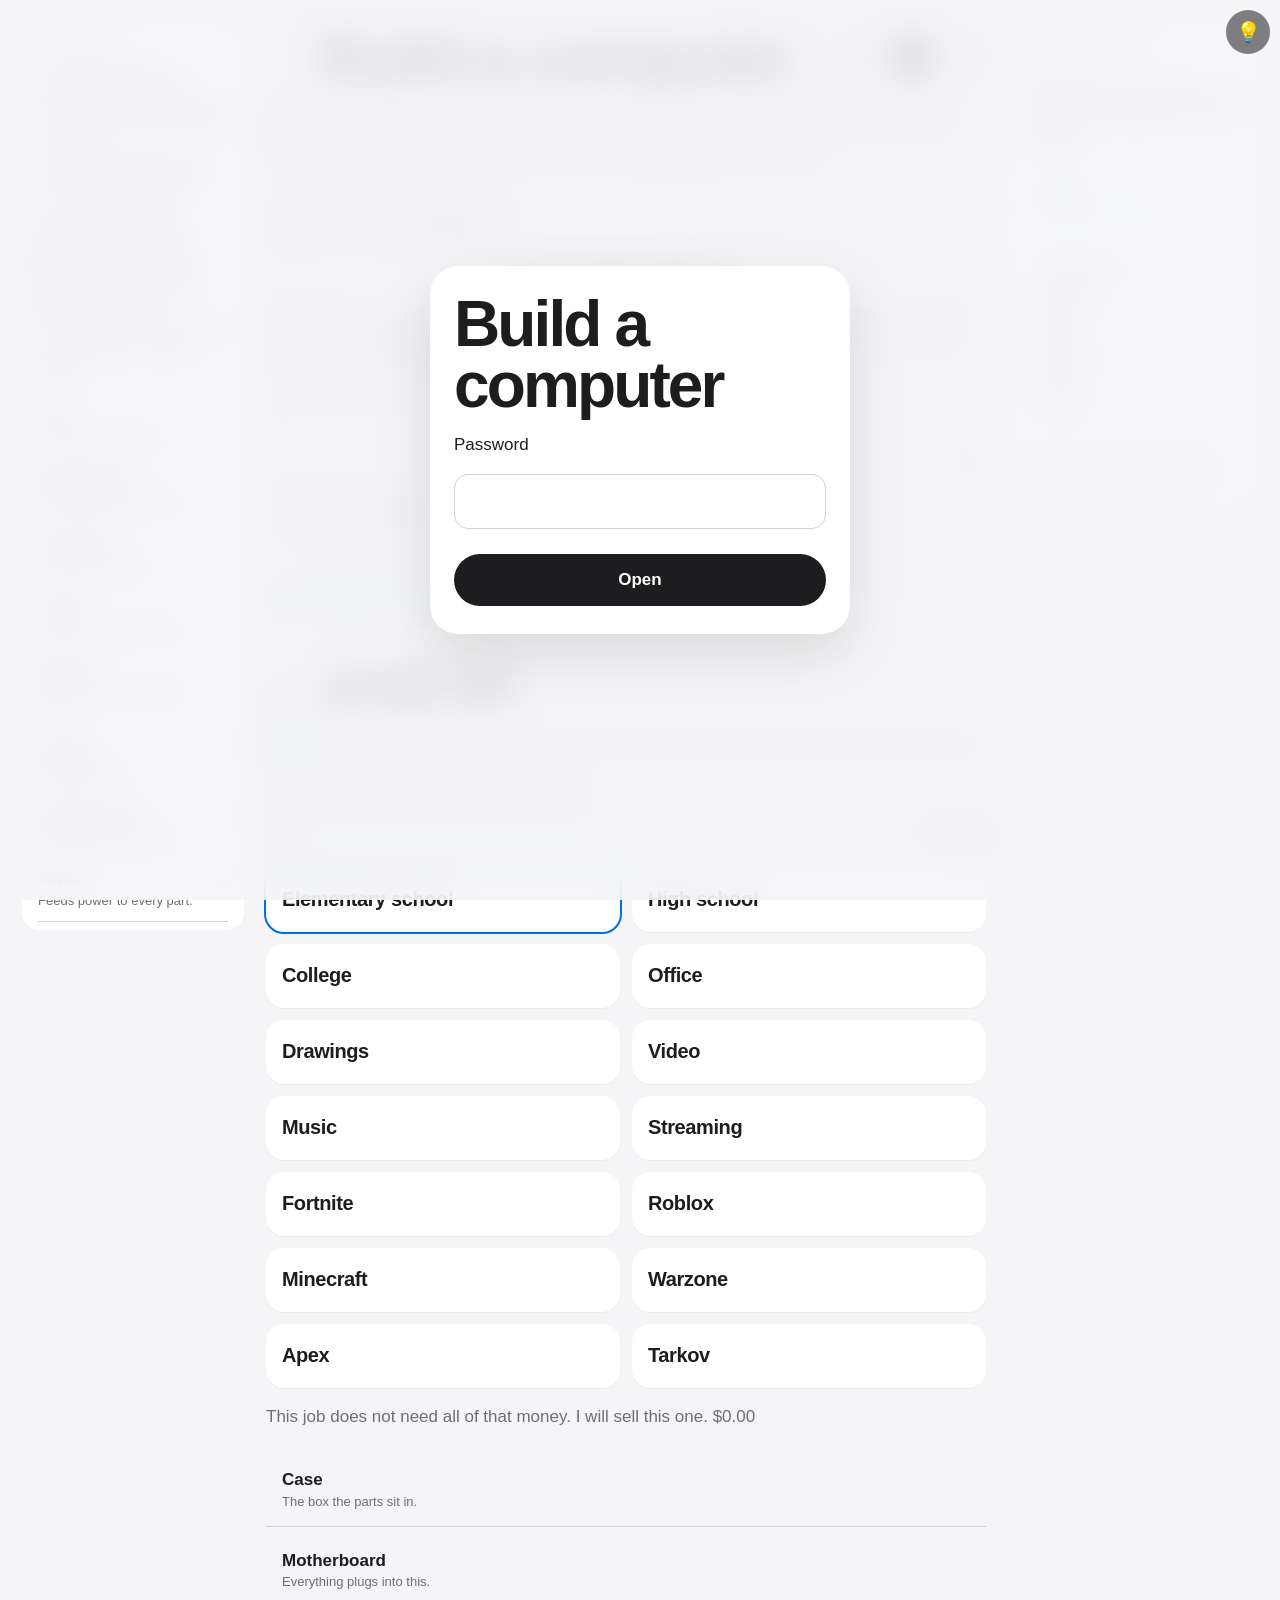
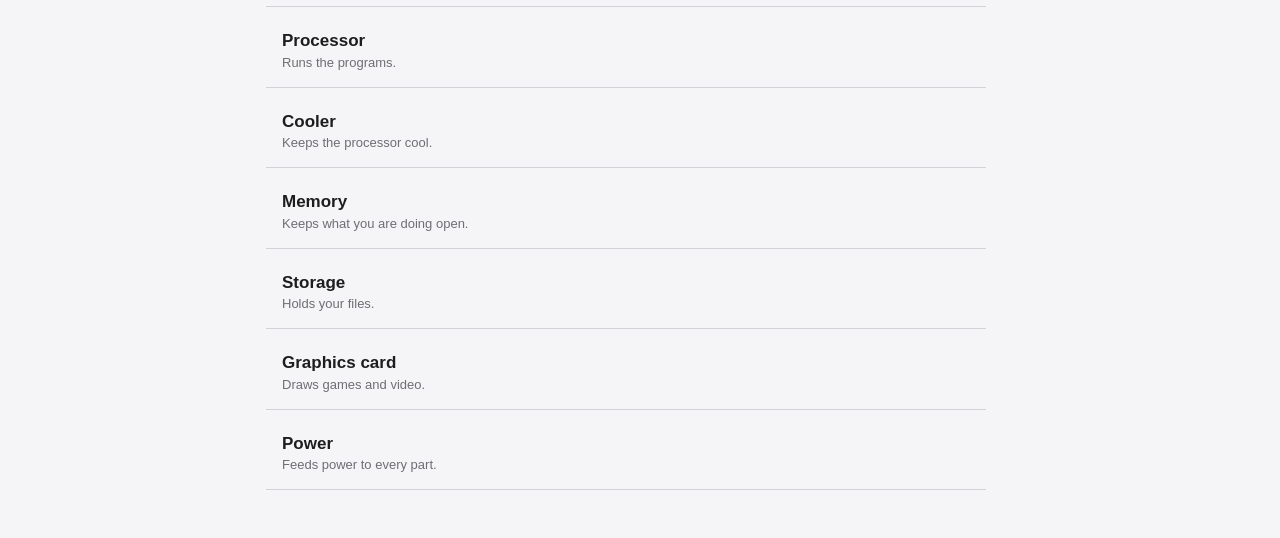
==== bench/index.html @ 09869a7a "Show a full spec sheet for the build on a private gesture. The parts list stays plain until that ges" ====
<!DOCTYPE html>
<html lang="en">
<head>
<meta charset="UTF-8" />
<meta name="viewport" content="width=device-width, initial-scale=1, viewport-fit=cover" />
<title>Build a computer</title>
<style>
  :root {
    color-scheme: light;
    --bg: #f5f5f7;
    --ink: #1d1d1f;
    --muted: #6e6e73;
    --line: #d2d2d7;
    --card: rgba(255,255,255,.72);
    --accent: #0071e3;
    --chip: #1d1d1f;
  }
  * { box-sizing: border-box; }
  html, body { margin: 0; min-height: 100%; background: var(--bg) !important; color: var(--ink); font: 17px/1.45 -apple-system, BlinkMacSystemFont, "Segoe UI", sans-serif; }
  button, input { font: inherit; color: inherit; }
  body { min-height: 100dvh; padding: 28px 22px 48px; }
  header { display: flex; align-items: center; gap: 8px; width: min(980px, 100%); margin: 0 auto; }
  h1 { font-size: clamp(40px, 6vw, 64px); line-height: .95; letter-spacing: -0.045em; font-weight: 600; margin: 0; flex: 1; }
  .icon, .back {
    min-width: 44px; min-height: 44px; border-radius: 980px; border: 0;
    background: transparent; color: var(--accent); font-size: 17px; font-weight: 500;
  }
  .pitch { width: min(980px, 100%); margin: 10px auto 18px; color: var(--muted); font-size: 21px; font-weight: 400; letter-spacing: -0.02em; }
  a.use {
    display: flex; align-items: center; justify-content: space-between;
    width: min(980px, 100%); min-height: 56px; margin: 0 auto 22px; padding: 0 4px;
    color: var(--accent); font-weight: 500; text-decoration: none; font-size: 19px;
  }
  .budget { width: min(980px, 100%); margin: 0 auto 18px; }
  .budget b { font-size: clamp(40px, 6vw, 56px); letter-spacing: -0.04em; font-weight: 600; }
  input[type="range"] { width: 100%; accent-color: var(--accent); height: 28px; }
  .grid { width: min(980px, 100%); margin: 0 auto; display: grid; grid-template-columns: 1fr 1fr; gap: 12px; }
  .choice, .row, .card, .langbtn {
    min-height: 64px; border-radius: 18px; border: 0;
    background: var(--card); text-align: left; padding: 14px 16px; width: 100%;
    box-shadow: 0 1px 0 rgba(0,0,0,.04);
  }
  .choice.on { outline: 2px solid var(--accent); }
  .choice b { display: block; font-size: 20px; letter-spacing: -0.02em; font-weight: 600; }
  .row { display: flex; justify-content: space-between; gap: 12px; align-items: center; margin-top: 8px; background: transparent; border-radius: 0; box-shadow: none; border-bottom: 1px solid var(--line); min-height: 72px; }
  .price { font-weight: 600; font-variant-numeric: tabular-nums; letter-spacing: -0.03em; white-space: nowrap; }
  .tag { display: inline-block; margin: 6px 6px 0 0; background: #f5f5f7; color: var(--muted); border-radius: 999px; padding: 3px 8px; font-size: 12px; letter-spacing: 0.02em; }
  .muted { color: var(--muted); }
  .warn { color: #b42318; }
  input[type="search"], input[type="password"] {
    width: 100%; font-size: 17px; padding: 14px 16px; border-radius: 14px; border: 1px solid var(--line);
    background: #fff; color: var(--ink);
  }
  .go { min-height: 52px; width: 100%; border: 0; border-radius: 980px; background: var(--chip); color: #fff; font-weight: 600; font-size: 17px; margin-top: 8px; }
  .layout { width: min(980px, 100%); margin: 28px auto 0; display: grid; gap: 28px; }
  body.desk .layout { grid-template-columns: 280px 1fr; align-items: start; }
  body.phone .layout, body.phone .grid { grid-template-columns: 1fr !important; }
  /* Side rails. On a wide screen the picker stays in the middle column.
     #railL (progress) takes the left gutter. #railR (the box) takes the right. */
  #railL, #railR {
    background: var(--card);
    border-radius: 18px;
    padding: 16px 16px 8px;
    margin: 12px auto;
    width: min(980px, 100%);
  }
  .rail-kicker { margin: 0 0 10px; color: var(--muted); font-size: 12px; letter-spacing: 0.08em; text-transform: uppercase; }
  .meter { height: 8px; border-radius: 99px; background: var(--line); overflow: hidden; }
  .meter > div { height: 100%; width: 0; background: var(--ink); }
  #meterLabel { margin: 8px 0 0; font-variant-numeric: tabular-nums; }
  .ticks { list-style: none; margin: 8px 0 0; padding: 0; }
  .ticks li { display: flex; justify-content: space-between; gap: 10px; padding: 10px 0; border-bottom: 1px solid var(--line); font-size: 15px; }
  .ticks li small { display: block; color: var(--muted); font-size: 13px; font-weight: 400; margin-top: 2px; }
  .steps { margin: 0 0 12px; padding-left: 18px; }
  .steps li { margin: 6px 0; }
  #plain { margin: 0 0 10px; font-size: 16px; }
  .why { display: block; color: var(--muted); font-size: 13px; font-weight: 400; }
  @media (max-width: 899px) {
    body { padding: 14px 14px 28px; }
    h1 { font-size: 32px; }
    .pitch { font-size: 17px; }
    .budget b { font-size: 36px; }
    .grid, body.phone .grid { grid-template-columns: 1fr !important; }
    #app { display: flex; flex-direction: column; }
    #app > header { order: 1; }
    #app > .pitch { order: 2; }
    #app > #railL { order: 3; }
    #app > a.use { order: 4; }
    #app > .budget { order: 5; }
    #app > #jobs { order: 6; }
    #app > #sell { order: 7; }
    #app > #parts { order: 8; }
    #app > #railR { order: 9; }
    #app > header, #app > .pitch, #app > a.use, #app > .budget, #app > #jobs, #app > #sell, #app > #parts, #railL, #railR {
      width: 100%; margin-left: 0; margin-right: 0;
    }
    #meterList { display: none; }
  }
  .ticks .ok { color: var(--ink); }
  .ticks .no { color: var(--muted); }
  body.desk #app {
    display: grid;
    grid-template-columns: minmax(220px, 1fr) minmax(480px, 720px) minmax(250px, 1fr);
    column-gap: 22px;
    align-items: start;
    width: min(1480px, 100%);
    margin: 0 auto;
  }
  body.desk #app > header,
  body.desk #app > .pitch,
  body.desk #app > a.use,
  body.desk #app > .budget,
  body.desk #app > #jobs,
  body.desk #app > #sell,
  body.desk #app > #parts { grid-column: 2; width: auto; margin-left: 0; margin-right: 0; }
  body.desk #app > #railL { grid-column: 1; grid-row: 1 / span 8; position: sticky; top: 12px; width: auto; margin: 0; }
  body.desk #app > #railR { grid-column: 3; grid-row: 1 / span 8; position: sticky; top: 12px; width: auto; margin: 0; }
  body.phone #app { display: flex; flex-direction: column; }
  body.phone #app > #railL { order: 3; }
  body.phone #app > #railR { order: 9; }
  body.phone #app > #parts { order: 8; }
  @media (max-width: 899px) {
    body.desk #app, body.phone #app, #app { display: flex; flex-direction: column; width: 100%; }
  }
  @media (prefers-reduced-motion: reduce) {
    .bay.go, .bay.drop.go { animation: none; }
  }
  #phoneBtn.on, #deskBtn.on { background: var(--chip); color: #fff; }
  .stage { background: transparent; padding: 0; }
  .machine { font: 13px/1.35 ui-monospace, Menlo, Consolas, monospace; white-space: pre; color: var(--muted); }
  .bay { display: block; min-height: 1.25em; }
  .bay.go { animation: slide .65s ease; }
  .bay.drop.go { animation: drop .7s ease; }
  @keyframes slide { from { transform: translateX(-18px); opacity: 0; } to { transform: none; opacity: 1; } }
  @keyframes drop { from { transform: translateY(-14px); opacity: 0; } to { transform: none; opacity: 1; } }
  .art { margin: 0 0 8px; color: var(--accent); font: 13px/1.3 ui-monospace, Menlo, monospace; white-space: pre; }
  #langs { position: fixed; inset: 0; background: rgba(0,0,0,.4); display: none; z-index: 5; padding: 24px; overflow: auto; }
  #langs.open { display: block; }
  #gate { position: fixed; inset: 0; background: rgba(245,245,247,.86); backdrop-filter: blur(18px); display: grid; place-items: center; padding: 16px; z-index: 6; }
  #gate form { width: min(420px, 100%); background: #fff; padding: 28px 24px; border-radius: 28px; box-shadow: 0 20px 60px rgba(0,0,0,.12); }
  #gate[hidden] { display: none !important; }
  .dock { display: none; }
  body.phone .dock {
    display: flex; position: fixed; left: 12px; right: 12px; bottom: max(12px, env(safe-area-inset-bottom)); z-index: 4;
    justify-content: space-between; align-items: center;
    padding: 14px 18px; border-radius: 22px;
    background: rgba(255,255,255,.86); backdrop-filter: blur(18px);
    box-shadow: 0 10px 30px rgba(0,0,0,.12);
  }
  body.phone { padding-bottom: 108px; }
  html[data-theme="dark"] {
    color-scheme: dark;
    --bg: #000; --ink: #f5f5f7; --muted: #a1a1a6; --line: #2c2c2e; --card: #1c1c1e; --accent: #2997ff; --chip: #f5f5f7;
  }
  html[data-theme="dark"] .go, html[data-theme="dark"] #phoneBtn.on, html[data-theme="dark"] #deskBtn.on { color: #000; }
  html[data-theme="dark"] body.phone .dock, html[data-theme="dark"] #gate form, html[data-theme="dark"] input { background: #1c1c1e; color: #f5f5f7; }
  @media (max-width: 720px) { .grid { grid-template-columns: 1fr; } body { padding: 18px 16px 48px; } }
  body.detail #parts { background: #141414; border: 1px solid #2c2c2c; border-radius: 12px; overflow: hidden; padding: 0; }
  body.detail .sheet-head { display: flex; justify-content: space-between; gap: 12px; align-items: baseline; padding: 16px 16px 12px; background: #101010; color: #f3f3f3; }
  body.detail .sheet-head strong { font-size: 18px; letter-spacing: -0.03em; }
  body.detail .sheet-head span { font-variant-numeric: tabular-nums; color: #c8c8c8; }
  body.detail .sec { border-top: 2px solid #3d7dff; border-image: linear-gradient(90deg, #3d7dff, #e25a1c) 1; }
  body.detail .kicker { display: block; margin: 0; padding: 8px 16px; background: #1a1a1a; color: #d5d5d5; font-size: 11px; letter-spacing: 0.16em; font-weight: 700; }
  body.detail .srow { display: grid; grid-template-columns: 112px 1fr; gap: 12px; width: 100%; margin: 0; padding: 14px 16px; min-height: 0; border: 0; border-radius: 0; border-bottom: 1px solid #2a2a2a; background: #171717; color: #f4f4f4; text-align: left; box-shadow: none; }
  body.detail .lab { color: #8d8d8d; font-size: 12px; letter-spacing: 0.08em; padding-top: 3px; }
  body.detail .srow strong { display: block; font-size: 16px; letter-spacing: -0.02em; font-weight: 700; }
  body.detail .srow em { display: block; margin-top: 4px; color: #9a9a9a; font-style: normal; font-size: 13px; font-weight: 400; }
  body.detail .pill { display: inline-block; margin: 8px 6px 0 0; padding: 3px 9px; border-radius: 999px; background: #2563eb; color: #fff; font-size: 12px; font-weight: 700; letter-spacing: 0; }
  body.detail .pill.alt { background: #c2410c; }
  @media (max-width: 520px) { body.detail .srow { grid-template-columns: 84px 1fr; padding: 12px; } }
</style>
</head>
<body>
<div id="gate">
  <form id="gateForm">
    <h1 id="gateTitle">Build a computer</h1>
    <p id="gateLabel">Password</p>
    <input id="pass" type="password" autocomplete="current-password" />
    <p id="bad" class="warn"></p>
    <button class="go" id="gateOpen" type="submit">Open</button>
  </form>
</div>
<div id="app">
<aside id="railL" aria-label="How to buy">
  <p class="rail-kicker">How to buy</p>
  <ol class="steps">
    <li>Drag the budget.</li>
    <li>Tap what the computer is for.</li>
    <li>Read the parts. Tap one to change it.</li>
  </ol>
  <p id="plain"></p>
  <div class="meter" aria-hidden="true"><div id="meterFill"></div></div>
  <p id="meterLabel" class="muted">0 / 8</p>
  <ul class="ticks" id="meterList"></ul>
</aside>
<header>
  <button class="back" id="back" type="button">←</button>
  <h1 id="title">Build a computer</h1>
  <button class="icon" id="phoneBtn" type="button" aria-label="Mobile layout">📱</button>
  <button class="icon" id="deskBtn" type="button" aria-label="Desktop layout">🖥️</button>
  <button class="icon" id="langBtn" type="button" aria-label="Language">🔤</button>
</header>
<p class="pitch" id="pitch"></p>
<div id="speccy"></div>
<a class="use" href="use.html">For one game or program <span>→</span></a>
<div class="budget">
  <div><span id="budgetWord">Budget</span> <b id="budgetLabel">$700</b></div>
  <input id="budget" type="range" min="0" max="20000" step="50" value="700" aria-describedby="budgetHint" />
  <p class="muted" id="budgetHint">Drag this. More money, stronger computer.</p>
  <div class="muted">$0 <span style="float:right">$20,000</span></div>
</div>
<div id="jobs" class="grid"></div>
<p class="muted" id="sell"></p>
<aside id="railR" aria-label="The computer so far">
  <p class="rail-kicker">In the computer</p>
  <p class="muted">A filled line is a part you are buying. An empty line is still missing.</p>
  <pre class="art" id="art"></pre>
  <div class="machine" id="machine"></div>
  <p class="muted" id="story"></p>
</aside>
<section id="parts"></section>
</div>
<div id="langs"></div>
<div class="dock"><span>Paper total</span><b id="dockTotal">$0</b><button class="icon" id="codeBtn" type="button">QR</button></div>
<canvas id="code" hidden></canvas>
<script src="qr.js"></script>
<script src="bulb.js"></script>
<script src="speccy.js"></script>
<script>
/*
 * bench/index.html — the store behind "Build a computer".
 * Center column: budget slider + job buttons. Picking a job calls assemble() and fills `build`.
 * #railL: how many of the 8 categories are filled, plus a price per row.
 * #railR: ASCII case. paintMachine() redraws a row when that part changes.
 * Parent frame listens for postMessage {type:"drew-progress", n, total} and moves #shopFill.
 * scheduleRender: the slider used to rebuild the DOM on every input event. Now one render per frame.
 */
const JOBS = ["elementary","highschool","college","office","cad","video","dj","stream","fortnite","roblox","minecraft","warzone","apex","tarkov"];
const NEED = {
  elementary: { gpu: 0, ram: 8, disk: "512GB" },
  office: { gpu: 0, ram: 16, disk: "1TB" },
  highschool: { gpu: 1, ram: 16, disk: "1TB" },
  college: { gpu: 2, ram: 16, disk: "1TB" },
  roblox: { gpu: 1, ram: 16, disk: "1TB" },
  minecraft: { gpu: 1, ram: 16, disk: "1TB" },
  fortnite: { gpu: 2, ram: 16, disk: "1TB" },
  apex: { gpu: 3, ram: 16, disk: "1TB" },
  warzone: { gpu: 3, ram: 32, disk: "1TB" },
  tarkov: { gpu: 3, ram: 32, disk: "1TB" },
  cad: { gpu: 3, ram: 32, disk: "2TB" },
  video: { gpu: 3, ram: 32, disk: "2TB" },
  dj: { gpu: 1, ram: 32, disk: "2TB" },
  stream: { gpu: 2, ram: 16, disk: "2TB" }
};
const LANG = {
  en: { name:"English", title:"Build a computer", pitch:"I sell the computer that fits the job and the money. Not the biggest one on the wall. Move the budget. Pick the work. I put the parts in the box.", budget:"Budget", pass:"Password", open:"Open", bad:"Wrong password.", under:"This job does not need all of that money. I will sell this one.", over:"The cheapest honest computer for this job costs more than the slider. Here it is.", story:"Pick a job. I will fill the box.", elem:"Elementary school", high:"High school", col:"College", off:"Office", cad:"Drawings", vid:"Video", dj:"Music", stream:"Streaming",
    cpu:"Processor", motherboard:"Motherboard", memory:"Memory", gpu:"Graphics card", storage:"Storage", case:"Case", cooler:"Cooler", psu:"Power",
    cpuWhy:"Runs the programs.", boardWhy:"Everything plugs into this.", ramWhy:"Keeps what you are doing open.", gpuWhy:"Draws games and video.", storageWhy:"Holds your files.", caseWhy:"The box the parts sit in.", coolWhy:"Keeps the processor cool.", psuWhy:"Feeds power to every part.",
    forJob:"This computer is for", costs:"It costs", leftWord:"Still in the budget", overWord:"Over the budget by", tapPart:"Tap a part to swap it.",
    cpuLine:"The processor drops into the board.", ramLine:"The memory clicks down into the slots.", gpuLine:"The graphics card slides into the slot.", nvmeLine:"The NVMe drive slides into the board.", ssdLine:"The drive goes in the bay.", caseLine:"The case is the box.", psuLine:"The power supply sits at the bottom.", coolLine:"The cooler sits on the processor.", boardLine:"The motherboard goes in first." },
  fr: { name:"Français", title:"Monter un ordinateur", pitch:"Je vends l'ordinateur qui va au travail et au budget. Pas le plus cher. Bougez l'argent. Choisissez le travail.", budget:"Budget", pass:"Mot de passe", open:"Ouvrir", bad:"Mauvais mot de passe.", under:"Ce travail n'a pas besoin de tout cet argent.", over:"Le moins cher honnête coûte plus que le curseur.", story:"Choisissez un travail.", elem:"École primaire", high:"Secondaire", col:"Cégep / université", off:"Bureau", cad:"Dessin", vid:"Vidéo", dj:"Musique", stream:"Streaming" },
  zh: { name:"普通话", title:"组装电脑", pitch:"我按工作和预算卖电脑，不卖墙上最贵的。拖动预算，选用途，我来装零件。", budget:"预算", pass:"密码", open:"打开", bad:"密码不对。", under:"这个用途不需要花这么多。", over:"诚实的最低价比滑条高。", story:"选一个用途。", elem:"小学", high:"中学", col:"大学", off:"办公", cad:"画图", vid:"视频", dj:"音乐", stream:"直播" },
  yue: { name:"廣東話", title:"砌電腦", pitch:"我跟工作同預算賣電腦，唔賣最貴嗰部。拉個預算，揀用途，我裝零件。", budget:"預算", pass:"密碼", open:"打開", bad:"密碼唔啱。", under:"呢個用途唔使花咁多。", over:"最平誠實價高過個滑條。", story:"揀個用途。", elem:"小學", high:"中學", col:"大學", off:"辦公室", cad:"畫圖", vid:"片", dj:"音樂", stream:"直播" },
  hi: { name:"हिन्दी", title:"कंप्यूटर बनाएँ", pitch:"मैं काम और बजट के हिसाब से कंप्यूटर बेचता हूँ। सबसे महँगा नहीं। बजट हिलाएँ। काम चुनें।", budget:"बजट", pass:"पासवर्ड", open:"खोलें", bad:"गलत पासवर्ड।", under:"इस काम के लिए इतने पैसे नहीं चाहिए।", over:"सच्ची सबसे कम कीमत स्लाइडर से ज़्यादा है।", story:"काम चुनें।", elem:"प्राथमिक स्कूल", high:"हाई स्कूल", col:"कॉलेज", off:"दफ़्तर", cad:"ड्राइंग", vid:"वीडियो", dj:"संगीत", stream:"स्ट्रीम" },
  ur: { name:"اردو", title:"کمپیوٹر بنائیں", pitch:"میں کام اور بجٹ کے مطابق کمپیوٹر بیچتا ہوں، سب سے مہنگا نہیں۔ بجٹ ہلائیں، کام چنیں۔", budget:"بجٹ", pass:"پاس ورڈ", open:"کھولیں", bad:"غلط پاس ورڈ۔", under:"اس کام کے لیے اتنے پیسے نہیں چاہئیں۔", over:"سچی کم قیمت سلائیڈر سے زیادہ ہے۔", story:"کام چنیں۔", elem:"پرائمری", high:"ہائی سکول", col:"کالج", off:"دفتر", cad:"ڈرائنگ", vid:"ویڈیو", dj:"موسیقی", stream:"سٹریم" },
  kn: { name:"ಕನ್ನಡ", title:"ಕಂಪ್ಯೂಟರ್ ಮಾಡಿ", pitch:"ಕೆಲಸ ಮತ್ತು ಬಜೆಟ್‌ಗೆ ಸರಿಯಾದ ಕಂಪ್ಯೂಟರ್. ದುಬಾರಿ ಒಂದಲ್ಲ. ಬಜೆಟ್ ಜರುಗಿಸಿ. ಕೆಲಸ ಆಯ್ಕೆಮಾಡಿ.", budget:"ಬಜೆಟ್", pass:"ಪಾಸ್‌ವರ್ಡ್", open:"ತೆರೆಯಿರಿ", bad:"ತಪ್ಪು ಪಾಸ್‌ವರ್ಡ್.", under:"ಈ ಕೆಲಸಕ್ಕೆ ಇಷ್ಟು ಹಣ ಬೇಡ.", over:"ನಿಜವಾದ ಕಡಿಮೆ ಬೆಲೆ ಸ್ಲೈಡರ್‌ಗಿಂತ ಹೆಚ್ಚು.", story:"ಕೆಲಸ ಆಯ್ಕೆಮಾಡಿ.", elem:"ಪ್ರಾಥಮಿಕ", high:"ಹೈಸ್ಕೂಲ್", col:"ಕಾಲೇಜು", off:"ಕಚೇರಿ", cad:"ಚಿತ್ರ", vid:"ವೀಡಿಯೊ", dj:"ಸಂಗೀತ", stream:"ಸ್ಟ್ರೀಮ್" },
  pa: { name:"ਪੰਜਾਬੀ", title:"ਕੰਪਿਊਟਰ ਬਣਾਓ", pitch:"ਮੈਂ ਕੰਮ ਅਤੇ ਬਜਟ ਮੁਤਾਬਕ ਕੰਪਿਊਟਰ ਵੇਚਦਾ ਹਾਂ। ਸਭ ਤੋਂ ਮਹਿੰਗਾ ਨਹੀਂ। ਬਜਟ ਹਿਲਾਓ। ਕੰਮ ਚੁਣੋ।", budget:"ਬਜਟ", pass:"ਪਾਸਵਰਡ", open:"ਖੋਲ੍ਹੋ", bad:"ਗਲਤ ਪਾਸਵਰਡ।", under:"ਇਸ ਕੰਮ ਲਈ ਇੰਨੇ ਪੈਸੇ ਨਹੀਂ ਚਾਹੀਦੇ।", over:"ਸੱਚੀ ਘੱਟ ਕੀਮਤ ਸਲਾਈਡਰ ਤੋਂ ਵੱਧ ਹੈ।", story:"ਕੰਮ ਚੁਣੋ।", elem:"ਐਲੀਮੈਂਟਰੀ", high:"ਹਾਈ ਸਕੂਲ", col:"ਕਾਲਜ", off:"ਦਫ਼ਤਰ", cad:"ਡਰਾਇੰਗ", vid:"ਵੀਡੀਓ", dj:"ਸੰਗੀਤ", stream:"ਸਟ੍ਰੀਮ" },
  es: { name:"Español", title:"Armar una computadora", pitch:"Vendo la computadora que sirve para el trabajo y el dinero. No la más cara. Mueve el presupuesto. Elige el trabajo.", budget:"Presupuesto", pass:"Contraseña", open:"Abrir", bad:"Contraseña incorrecta.", under:"Este trabajo no necesita todo ese dinero.", over:"La más barata de verdad cuesta más que la barra.", story:"Elige un trabajo.", elem:"Primaria", high:"Secundaria", col:"Universidad", off:"Oficina", cad:"Dibujo", vid:"Video", dj:"Música", stream:"Streaming" },
  ar: { name:"العربية", title:"ركّب كمبيوتر", pitch:"أبيع الكمبيوتر الذي يناسب العمل والميزانية. ليس الأغلى. حرّك الميزانية. اختر العمل.", budget:"الميزانية", pass:"كلمة السر", open:"افتح", bad:"كلمة السر خطأ.", under:"هذا العمل لا يحتاج كل هذا المال.", over:"أرخص سعر صادق أعلى من الشريط.", story:"اختر العمل.", elem:"ابتدائي", high:"ثانوي", col:"جامعة", off:"مكتب", cad:"رسم", vid:"فيديو", dj:"موسيقى", stream:"بث" },
  it: { name:"Italiano", title:"Monta un computer", pitch:"Vendo il computer giusto per il lavoro e i soldi. Non il più caro. Muovi il budget. Scegli il lavoro.", budget:"Budget", pass:"Password", open:"Apri", bad:"Password sbagliata.", under:"Questo lavoro non ha bisogno di tutti quei soldi.", over:"Il prezzo onesto più basso è sopra la barra.", story:"Scegli un lavoro.", elem:"Elementari", high:"Superiori", col:"Università", off:"Ufficio", cad:"Disegno", vid:"Video", dj:"Musica", stream:"Streaming" },
  ta: { name:"தமிழ்", title:"கணினி கட்டுங்கள்", pitch:"வேலைக்கும் பணத்துக்கும் பொருந்தும் கணினி. சுவரில் பெரியது அல்ல. பட்ஜெட்டை நகர்த்துங்கள். வேலையைத் தேர்ந்தெடுங்கள்.", budget:"பட்ஜெட்", pass:"கடவுச்சொல்", open:"திற", bad:"தவறான கடவுச்சொல்.", under:"இந்த வேலைக்கு இவ்வளவு பணம் வேண்டாம்.", over:"உண்மையான குறைந்த விலை ஸ்லைடருக்கு மேல்.", story:"ஒரு வேலையைத் தேர்ந்தெடுங்கள்.", elem:"தொடக்கப் பள்ளி", high:"உயர்நிலை", col:"கல்லூரி", off:"அலுவலகம்", cad:"வரைபடம்", vid:"வீடியோ", dj:"இசை", stream:"ஸ்ட்ரீம்" },
  te: { name:"తెలుగు", title:"కంప్యూటర్ కట్టండి", pitch:"పనికి మరియు డబ్బుకు సరిపోయే కంప్యూటర్. గోడ మీద పెద్దది కాదు. బడ్జెట్ జరపండి. పని ఎంచుకోండి.", budget:"బడ్జెట్", pass:"పాస్‌వర్డ్", open:"తెరవండి", bad:"తప్పు పాస్‌వర్డ్.", under:"ఈ పనికి అంత డబ్బు అక్కర్లేదు.", over:"నిజమైన తక్కువ ధర స్లైడర్ కంటే ఎక్కువ.", story:"ఒక పని ఎంచుకోండి.", elem:"ప్రాథమిక", high:"హైస్కూల్", col:"కాలేజీ", off:"ఆఫీస్", cad:"డ్రాయింగ్", vid:"వీడియో", dj:"సంగీతం", stream:"స్ట్రీమ్" },
  bn: { name:"বাংলা", title:"কম্পিউটার বানান", pitch:"কাজ আর টাকার সাথে মানানসই কম্পিউটার। দেয়ালের সবচেয়ে দামিটা না। বাজেট সরান। কাজ বেছে নিন।", budget:"বাজেট", pass:"পাসওয়ার্ড", open:"খুলুন", bad:"ভুল পাসওয়ার্ড।", under:"এই কাজের জন্য এত টাকা লাগবে না।", over:"সত্যিকারের কম দাম স্লাইডারের উপরে।", story:"একটা কাজ বেছে নিন।", elem:"প্রাথমিক", high:"হাই স্কুল", col:"কলেজ", off:"অফিস", cad:"আঁকা", vid:"ভিডিও", dj:"সঙ্গীত", stream:"স্ট্রিম" },
  mr: { name:"मराठी", title:"संगणक बनवा", pitch:"कामासाठी आणि पैशासाठी योग्य संगणक. भिंतीवरचा सर्वात महाग नाही. बजेट हलवा. काम निवडा.", budget:"बजेट", pass:"पासवर्ड", open:"उघडा", bad:"चुकीचा पासवर्ड.", under:"या कामासाठी इतके पैसे नकोत.", over:"खरी कमी किंमत स्लायडरपेक्षा जास्त आहे.", story:"एक काम निवडा.", elem:"प्राथमिक", high:"हायस्कूल", col:"कॉलेज", off:"ऑफिस", cad:"रेखाटन", vid:"व्हिडिओ", dj:"संगीत", stream:"स्ट्रीम" },
  gu: { name:"ગુજરાતી", title:"કમ્પ્યુટર બનાવો", pitch:"કામ અને પૈસા માટે યોગ્ય કમ્પ્યુટર. દીવાલ પરનું સૌથી મોંઘું નહીં. બજેટ ખસેડો. કામ પસંદ કરો.", budget:"બજેટ", pass:"પાસવર્ડ", open:"ખોલો", bad:"ખોટો પાસવર્ડ.", under:"આ કામ માટે આટલા પૈસા જોઈએ નહીં.", over:"સાચી ઓછી કિંમત સ્લાઇડર કરતાં વધુ છે.", story:"એક કામ પસંદ કરો.", elem:"પ્રાથમિક", high:"હાઈસ્કૂલ", col:"કોલેજ", off:"ઓફિસ", cad:"ચિત્ર", vid:"વિડિયો", dj:"સંગીત", stream:"સ્ટ્રીમ" },
  ml: { name:"മലയാളം", title:"കമ്പ്യൂട്ടർ ഉണ്ടാക്കുക", pitch:"ജോലിക്കും പണത്തിനും ചേരുന്ന കമ്പ്യൂട്ടർ. ചുവരിലെ ഏറ്റവും വലുതല്ല. ബജറ്റ് നീക്കുക. ജോലി തിരഞ്ഞെടുക്കുക.", budget:"ബജറ്റ്", pass:"പാസ്‌വേഡ്", open:"തുറക്കുക", bad:"തെറ്റായ പാസ്‌വേഡ്.", under:"ഈ ജോലിക്ക് ഇത്ര പണം വേണ്ട.", over:"യഥാർത്ഥ കുറഞ്ഞ വില സ്ലൈഡറിന് മുകളിലാണ്.", story:"ഒരു ജോലി തിരഞ്ഞെടുക്കുക.", elem:"പ്രൈമറി", high:"ഹൈസ്കൂൾ", col:"കോളേജ്", off:"ഓഫീസ്", cad:"ചിത്രം", vid:"വീഡിയോ", dj:"സംഗീതം", stream:"സ്ട്രീം" }
};
const CATS = ["case","motherboard","cpu","cooler","memory","storage","gpu","psu"];
const money = new Intl.NumberFormat("en-CA", { style: "currency", currency: "CAD" });
let lang = localStorage.getItem("bench-lang") || "en";
let PARTS = [];
let byId = {};
let detailOn = false;
let build = {};
let job = "elementary";
let budget = 700;
let lock = false;
let swap = "";
let seen = {};
let artTick = 0;
const ARTS = [
"   .--------.\n  |  CASE  |\n  |  ....  |\n   '--------'",
"  .----.\n  |RAM ||\n  | || ||  click\n  '----'",
"  [NVME]\n  ======>  slide\n  |||||",
"  [GPU========>]\n  sliding in",
"   (((o)))\n    fan on\n   the cpu",
"  +--------+\n  | BOARD  |\n  | first  |\n  +--------+"
];
function t(key) { return (LANG[lang] && LANG[lang][key]) || LANG.en[key] || key; }
function jobName(id) {
  const map = { elementary:"elem", highschool:"high", college:"col", office:"off", cad:"cad", video:"vid", dj:"dj", stream:"stream" };
  if (map[id]) return t(map[id]);
  return id.charAt(0).toUpperCase() + id.slice(1);
}
function junk(p) { return /open\s?box|\[openbox\]|renewed|recertified|sodimm|surveillance|purple|laptop|\becc\b|(^|\s)ican\b/i.test((p.name||"")+" "+(p.brand||"")) || p.price < 12; }
function cheapest(cat, pred) {
  let best = null;
  for (const p of PARTS) {
    if (p.cat !== cat || junk(p)) continue;
    if (pred && !pred(p)) continue;
    if (!best || p.price < best.price) best = p;
  }
  return best;
}
function formOf(p) {
  if (!p) return "";
  if (p.form) return p.form;
  const n = p.name.toUpperCase();
  if (/MICRO|MATX|M-ATX/.test(n)) return "matx";
  if (/MINI-?ITX|\bITX\b/.test(n)) return "itx";
  if (/\bATX\b/.test(n)) return "atx";
  return "";
}
function fitsCase(box, board) {
  const rank = { itx: 1, matx: 2, atx: 3, eatx: 4, full: 4 };
  return (rank[formOf(box)] || 3) >= (rank[formOf(board)] || 2);
}

function sticksOf(p) {
  const n = (p && p.name) || "";
  const m = n.match(/\((\d+)\s*[x×]\s*\d+/i) || n.match(/\b(\d+)\s*[x×]\s*\d+\s*GB/i);
  return m ? +m[1] : 1;
}
function ramKindOf(p) {
  if (!p) return "";
  if (p.ram) return p.ram;
  const m = (p.name || "").toUpperCase().match(/DDR[2-5]/);
  if (m) return m[0];
  if (p.socket === "AM5" || p.socket === "LGA1851") return "DDR5";
  if (p.socket === "AM4") return "DDR4";
  return "";
}
function dimmSlots(board) {
  if (!board) return 4;
  const n = (board.name || "").toUpperCase();
  if (/2\s*DIMM/.test(n)) return 2;
  if (/4\s*DIMM/.test(n)) return 4;
  if (formOf(board) === "itx") return 2;
  return 4;
}
function needWatts(parts) {
  const tier = parts.gpu ? gpuTier(parts.gpu) : 0;
  return tier >= 4 ? 750 : tier >= 3 ? 650 : tier >= 2 ? 550 : tier ? 450 : 400;
}
function fitWhy(part, parts) {
  if (!part) return "That part is not on the list.";
  if (junk(part)) return "Laptop, open-box, and server parts are not offered.";
  const others = Object.assign({}, parts || {});
  delete others[part.cat];
  if (part.cat === "cpu" && others.motherboard && part.socket && others.motherboard.socket && part.socket !== others.motherboard.socket) {
    return "That processor is " + part.socket + " and this motherboard is " + others.motherboard.socket + ".";
  }
  if (part.cat === "motherboard" && others.cpu && part.socket && others.cpu.socket && part.socket !== others.cpu.socket) {
    return "That motherboard is " + part.socket + " and this processor is " + others.cpu.socket + ".";
  }
  if ((part.cat === "cpu" && others.motherboard) || (part.cat === "motherboard" && others.cpu)) {
    const cpu = part.cat === "cpu" ? part : others.cpu;
    const board = part.cat === "motherboard" ? part : others.motherboard;
    const a = ramKindOf(cpu), b = ramKindOf(board);
    if (a && b && a !== b) return "That processor wants " + a + " and the motherboard is " + b + ".";
  }
  if (part.cat === "memory") {
    if (/SODIMM|SO-DIMM|LAPTOP/i.test(part.name)) return "Laptop memory does not fit a desktop motherboard.";
    const kind = ramKindOf(part);
    const want = ramKindOf(others.motherboard) || ramKindOf(others.cpu);
    if (kind && want && kind !== want) return kind + " memory does not fit a " + want + " board.";
    const sticks = sticksOf(part);
    if (sticks !== 1 && sticks !== 2 && sticks !== 4) return "That kit is " + sticks + " sticks. These boards take 1, 2, or 4. Not " + sticks + ".";
    const slots = dimmSlots(others.motherboard);
    if (sticks > slots) return "That kit is " + sticks + " sticks and this board has " + slots + " memory slots.";
  }
  if (part.cat === "motherboard" && others.memory) {
    const kind = ramKindOf(others.memory), want = ramKindOf(part);
    if (kind && want && kind !== want) return "The memory already chosen is " + kind + " and that board is " + want + ".";
    const sticks = sticksOf(others.memory), slots = dimmSlots(part);
    if (sticks > slots) return "The memory kit is " + sticks + " sticks and that board has " + slots + " slots.";
  }
  if (part.cat === "case" && others.motherboard && formOf(part) && formOf(others.motherboard) && !fitsCase(part, others.motherboard)) {
    return "That case is too small for this motherboard.";
  }
  if (part.cat === "motherboard" && others.case && formOf(part) && formOf(others.case) && !fitsCase(others.case, part)) {
    return "This case is too small for that motherboard.";
  }
  if (part.cat === "psu" && others.gpu) {
    const w = wattOf(part), need = needWatts(others);
    if (w && w < need) return "That power supply is " + w + "W. This graphics card needs about " + need + "W.";
  }
  if (part.cat === "gpu" && others.psu) {
    const w = wattOf(others.psu), need = needWatts(Object.assign({}, others, { gpu: part }));
    if (w && w < need) return "This power supply is " + w + "W. That card needs about " + need + "W. Pick a bigger power supply first.";
  }
  return "";
}
function keepFitting(map) {
  const order = ["cpu", "motherboard", "memory", "case", "storage", "cooler", "gpu", "psu"];
  const kept = {};
  order.forEach((id) => {
    const part = map[id];
    if (part && !fitWhy(part, kept)) kept[id] = part;
  });
  return kept;
}

function gbOf(p) { const m = p.name.toUpperCase().match(/\b(4|8|16|32|64)GB\b/); return m ? +m[1] : 0; }
function wattOf(p) { if (!p) return 0; if (p.watt) return p.watt; const m = p.name.toUpperCase().match(/(\d{3,4})\s?W/); return m ? +m[1] : 0; }
function gpuTier(p) {
  const n = p.name.toUpperCase();
  if (/5090|4090/.test(n)) return 6;
  if (/5080|4080|5070\s?TI|9070\s?XT/.test(n)) return 5;
  if (/\b5070\b|\b9070\b|4070/.test(n)) return 4;
  if (/5060|7600|4060/.test(n)) return 3;
  if (/3050|1650|6500/.test(n)) return 2;
  if (/1030/.test(n)) return 1;
  return 0;
}
function bestGpu(cap, maxTier) {
  let best = null;
  for (const p of PARTS) {
    if (p.cat !== "gpu" || junk(p) || p.price > cap + 0.001) continue;
    const tier = gpuTier(p);
    if (tier < 1 || tier > maxTier) continue;
    if (!best || tier > gpuTier(best) || (tier === gpuTier(best) && p.price < best.price)) best = p;
  }
  return best;
}
function spendOf(out) { return Object.values(out).reduce((sum, p) => sum + (p ? p.price : 0), 0); }
function assemble(jobId, moneyCap) {
  const need = NEED[jobId];
  const out = {};
  const am5 = moneyCap >= 2400 && need.gpu >= 3;
  if (need.gpu === 0 || moneyCap < 850) out.cpu = cheapest("cpu", (p) => /5500GT/.test(p.name));
  else if (!am5) out.cpu = cheapest("cpu", (p) => /Ryzen 5 5500 /.test(p.name)) || cheapest("cpu", (p) => /5500GT/.test(p.name));
  else if (moneyCap < 4000) out.cpu = cheapest("cpu", (p) => /Ryzen 5 7600/.test(p.name));
  else out.cpu = cheapest("cpu", (p) => /9700X/.test(p.name)) || cheapest("cpu", (p) => /7700X/.test(p.name));
  if (!out.cpu) return {};
  const socket = out.cpu.socket || "AM4";
  const ramKind = (socket === "AM5" || socket === "LGA1851") ? "DDR5" : "DDR4";
  out.motherboard = cheapest("motherboard", (p) => p.socket === socket && (!p.ram || p.ram === ramKind || (socket === "LGA1700" && (p.ram === "DDR4" || p.ram === "DDR5"))));
  const boardRam = (out.motherboard && out.motherboard.ram) || ramKind;
  let want = need.ram;
  if (moneyCap < 700) want = Math.min(want, 8);
  else if (moneyCap < 1200) want = Math.min(want, 16);
  const slots = dimmSlots(out.motherboard);
  const mem = (gb, loose) => (p) => (p.ram === boardRam) && gbOf(p) === gb && sticksOf(p) <= slots && (sticksOf(p) === 2 || (loose && (sticksOf(p) === 1 || sticksOf(p) === 4)));
  out.memory = cheapest("memory", mem(want, false)) || cheapest("memory", mem(want, true)) || cheapest("memory", (p) => p.ram === boardRam && gbOf(p) >= 8 && sticksOf(p) === 2 && sticksOf(p) <= slots);
  const ssd = (p) => /SSD|NVME|M\.2/.test(p.name.toUpperCase()) && !/HARD DRIVE|\bHDD\b/i.test(p.name);
  const disk = moneyCap < 700 ? "512GB" : need.disk;
  out.storage = cheapest("storage", (p) => ssd(p) && p.name.toUpperCase().includes(disk) && (moneyCap >= 800 ? /NVME|M\.2/.test(p.name.toUpperCase()) : true)) || cheapest("storage", ssd);
  out.case = cheapest("case", (p) => fitsCase(p, out.motherboard)) || cheapest("case");
  let maxTier = need.gpu;
  if (moneyCap >= 1100 && need.gpu >= 1) maxTier = Math.max(maxTier, 2);
  if (moneyCap >= 1500 && need.gpu >= 2) maxTier = Math.max(maxTier, 3);
  if (moneyCap >= 2200 && need.gpu >= 3) maxTier = Math.max(maxTier, 4);
  if (moneyCap >= 5000 && need.gpu >= 3) maxTier = 5;
  const apu = /graphics|5500GT|5600GT|8500G|8600G/i.test(out.cpu.name);
  function sizePsu() {
    const tier = out.gpu ? gpuTier(out.gpu) : 0;
    const needW = tier >= 4 ? 750 : tier >= 3 ? 650 : tier >= 2 ? 550 : tier >= 1 ? 450 : 400;
    out.psu = cheapest("psu", (p) => wattOf(p) >= needW && wattOf(p) <= needW + 250) || cheapest("psu", (p) => wattOf(p) >= needW);
  }
  sizePsu();
  if (maxTier >= 2 || (maxTier >= 1 && !apu)) {
    const g = bestGpu(Math.max(0, moneyCap - spendOf(out)), maxTier);
    if (g) out.gpu = g;
    sizePsu();
  }
  if (!/cooler/i.test(out.cpu.name) || (need.gpu >= 3 && moneyCap > 2200)) {
    out.cooler = need.gpu >= 3 && moneyCap > 2200 ? cheapest("cooler", (p) => /\b240\s?MM\b/i.test(p.name)) : cheapest("cooler");
    if (out.cooler && spendOf(out) > moneyCap) delete out.cooler;
  }
  function tryMem(gb) {
    const found = cheapest("memory", mem(gb, false)) || cheapest("memory", mem(gb, true));
    if (found && spendOf(out) - out.memory.price + found.price <= moneyCap) out.memory = found;
  }
  function tryDisk(size) {
    const found = cheapest("storage", (p) => ssd(p) && /NVME|M\.2/.test(p.name.toUpperCase()) && p.name.toUpperCase().includes(size));
    if (found && spendOf(out) - out.storage.price + found.price <= moneyCap) out.storage = found;
  }
  if (gbOf(out.memory) < 16) tryMem(16);
  if (need.ram >= 32 && gbOf(out.memory) < 32) tryMem(32);
  if (!/1TB|2TB/.test(out.storage.name)) tryDisk("1TB");
  if (/2TB/.test(need.disk)) tryDisk("2TB");
  let guard = 0;
  while (spendOf(out) > moneyCap + 1 && guard++ < 8) {
    if (out.cooler) { delete out.cooler; continue; }
    if (out.gpu && gpuTier(out.gpu) > 1) {
      const lower = bestGpu(out.gpu.price - 1, gpuTier(out.gpu) - 1);
      if (lower) { out.gpu = lower; sizePsu(); continue; }
      delete out.gpu; sizePsu(); continue;
    }
    if (out.gpu) { delete out.gpu; sizePsu(); continue; }
    if (out.memory && gbOf(out.memory) > 8) { out.memory = cheapest("memory", mem(8, true)) || out.memory; continue; }
    break;
  }
  return out;
}
function tagsOf(part) {
  const tags = [];
  const n = part.name.toUpperCase();
  if (part.form) tags.push(part.form.toUpperCase());
  if (part.socket) tags.push(part.socket);
  if (part.ram) tags.push(part.ram);
  const rad = n.match(/\b(120|140|240|280|360|420)\s?MM\b/);
  if (rad) tags.push(rad[1] + "mm");
  if (/NVME|M\.2/.test(n)) tags.push("NVMe");
  if (/SSD/.test(n)) tags.push("SSD");
  if (part.watt) tags.push(part.watt + "W");
  return tags.slice(0, 5);
}
function catLabel(id) { return t(id) || id; }
function lineFor(id) {
  const map = { cpu:"cpuLine", memory:"ramLine", gpu:"gpuLine", storage:"nvmeLine", case:"caseLine", psu:"psuLine", cooler:"coolLine", motherboard:"boardLine" };
  return t(map[id] || "story");
}
function paintArt() {
  document.getElementById("art").textContent = ARTS[artTick % ARTS.length];
}
function paintMachine(parts) {
  const box = document.getElementById("machine");
  box.replaceChildren();
  const rows = [
    ["case", "  .------------------------------."],
    ["case", " / " + ((parts.case && parts.case.name) || "empty case").slice(0, 28)],
    ["motherboard", "|  BOARD " + (parts.motherboard ? "[##########]" : "[          ]")],
    ["cpu", "|  CPU   " + (parts.cpu ? "[####]  drops in" : "[    ]")],
    ["cooler", "|  FAN   " + (parts.cooler || (parts.cpu && /cooler/i.test(parts.cpu.name)) ? "((( o )))" : "(       )")],
    ["memory", "|  RAM   " + (parts.memory ? "||  ||   click" : "|   |   |")],
    ["storage", "|  NVME  " + (parts.storage && /NVME|M\.2/i.test(parts.storage.name) ? "[====] slide" : "[    ]")],
    ["gpu", "|  GPU   " + (parts.gpu ? "[==========>]" : "[           ]")],
    ["storage", "|  SSD   " + (parts.storage ? "[====]" : "[    ]")],
    ["psu", "|  PSU   " + (parts.psu ? "[####] " + wattOf(parts.psu) + "W" : "[    ]")],
    ["case", "  '------------------------------'"]
  ];
  let told = "";
  rows.forEach((row) => {
    const div = document.createElement("div");
    const id = row[0];
    const now = parts[id] && parts[id].id;
    const fresh = now && seen[id] !== now;
    div.className = "bay" + (id === "memory" || id === "cpu" ? " drop" : "") + (fresh ? " go" : "");
    div.textContent = row[1];
    box.appendChild(div);
    if (fresh) told = lineFor(id);
  });
  CATS.forEach((id) => { if (parts[id]) seen[id] = parts[id].id; });
  document.getElementById("story").textContent = told || t("story");
}
function currentParts() {
  const map = {};
  CATS.forEach((id) => { if (byId[build[id]]) map[id] = byId[build[id]]; });
  return map;
}
function applySuggestion() {
  const suggestion = keepFitting(assemble(job, budget));
  const next = {};
  Object.keys(suggestion).forEach((id) => { if (suggestion[id]) next[id] = suggestion[id].id; });
  build = next;
}
function preferredLayout(){
  try { const saved = sessionStorage.getItem("drew-layout"); if (saved === "phone" || saved === "desk") return saved; } catch (e) {}
  return window.matchMedia("(max-width: 820px)").matches ? "phone" : "desk";
}
let layout = preferredLayout();
function setLayout(next){
  layout = next;
  try { sessionStorage.setItem("drew-layout", next); } catch (e) {}
  document.body.classList.toggle("phone", layout === "phone");
  document.body.classList.toggle("desk", layout === "desk");
  const phone = document.getElementById("phoneBtn");
  const desk = document.getElementById("deskBtn");
  if (phone) phone.classList.toggle("on", layout === "phone");
  if (desk) desk.classList.toggle("on", layout === "desk");
}
function render() {
  setLayout(layout);
  document.documentElement.lang = lang === "zh" ? "zh-Hans" : lang === "yue" ? "zh-Hant" : lang;
  document.documentElement.dir = (lang === "ar" || lang === "ur") ? "rtl" : "ltr";
  document.getElementById("title").textContent = t("title");
  document.getElementById("pitch").textContent = t("pitch");
  document.getElementById("budgetWord").textContent = t("budget");
  document.getElementById("budgetLabel").textContent = money.format(budget);
  document.getElementById("gateTitle").textContent = t("title");
  document.getElementById("gateLabel").textContent = t("pass");
  document.getElementById("gateOpen").textContent = t("open");
  const jobs = document.getElementById("jobs");
  jobs.replaceChildren();
  JOBS.forEach((id) => {
    const button = document.createElement("button");
    button.type = "button";
    button.className = "choice" + (id === job ? " on" : "");
    const b = document.createElement("b");
    b.textContent = jobName(id);
    button.appendChild(b);
    button.onclick = () => { job = id; swap = ""; lock = false; seen = {}; applySuggestion(); render(); };
    jobs.appendChild(button);
  });
  if (PARTS.length && !lock) applySuggestion();
  const parts = currentParts();
  if (PARTS.length) writeCart(parts);
  try { parent.postMessage({ type: "drew-progress", n: CATS.filter(function (id) { return parts[id]; }).length, total: CATS.length }, "*"); } catch (e) {}
  const total = CATS.reduce((sum, id) => sum + (parts[id] ? parts[id].price : 0), 0);
  paintRails(parts, total);
  const sell = document.getElementById("sell");
  if (total > budget + 1) sell.textContent = t("over") + " " + money.format(total);
  else if (budget - total > 250) sell.textContent = t("under") + " " + money.format(total);
  else sell.textContent = money.format(total);
  const dockTotal = document.getElementById("dockTotal");
  if (dockTotal) dockTotal.textContent = money.format(total);
  paintArt();
  paintMachine(parts);
  document.body.classList.toggle("detail", detailOn && !swap);
  const list = document.getElementById("parts");
  list.replaceChildren();
  if (swap) {
    const input = document.createElement("input");
    input.type = "search";
    input.placeholder = catLabel(swap);
    list.appendChild(input);
    const now = currentParts();
    const pool = PARTS.filter((p) => p.cat === swap && !junk(p) && !fitWhy(p, now)).sort((a, b) => a.price - b.price).slice(0, 60);
    const hint = document.createElement("p");
    hint.className = "pitch";
    hint.textContent = pool.length ? "Only parts that fit are shown. One of each. Memory is one kit, and the sticks in that kit have to fit the board." : "Nothing on the list fits. Change the processor or the motherboard first.";
    list.appendChild(hint);
    pool.forEach((part) => list.appendChild(card(part, () => {
      const why = fitWhy(part, currentParts());
      if (why) { hint.textContent = "Not added. " + why; return; }
      build[part.cat] = part.id;
      lock = true;
      swap = "";
      render();
    })));
    input.oninput = () => {
      const q = input.value.toLowerCase();
      [...list.querySelectorAll(".card")].forEach((node) => { node.hidden = q && !node.dataset.name.includes(q); });
    };
    return;
  }
  if (detailOn) { list.appendChild(specSheet(parts, total)); return; }
  CATS.forEach((id) => {
    const part = parts[id];
    const button = document.createElement("button");
    button.type = "button";
    button.className = "row";
    const text = document.createElement("span");
    const name = document.createElement("b");
    name.textContent = catLabel(id);
    text.appendChild(name);
    var why = document.createElement("span");
    why.className = "why";
    why.textContent = t({ cpu:"cpuWhy", motherboard:"boardWhy", memory:"ramWhy", gpu:"gpuWhy", storage:"storageWhy", case:"caseWhy", cooler:"coolWhy", psu:"psuWhy" }[id] || "story");
    text.appendChild(why);
    text.appendChild(document.createTextNode(part ? " " + part.name : ""));
    if (part) {
      const tags = document.createElement("span");
      tagsOf(part).forEach((tag) => { const s = document.createElement("span"); s.className = "tag"; s.textContent = tag; tags.appendChild(s); });
      text.appendChild(tags);
    }
    button.appendChild(text);
    const price = document.createElement("span");
    price.className = "price";
    price.textContent = part ? money.format(part.price) : "";
    button.appendChild(price);
    button.onclick = () => { swap = id; render(); };
    list.appendChild(button);
  });
}
function card(part, onclick) {
  const button = document.createElement("button");
  button.type = "button";
  button.className = "card";
  button.dataset.name = part.name.toLowerCase();
  const text = document.createElement("span");
  text.textContent = part.name;
  tagsOf(part).forEach((tag) => { const s = document.createElement("span"); s.className = "tag"; s.textContent = tag; text.appendChild(s); });
  button.appendChild(text);
  const price = document.createElement("span");
  price.className = "price";
  price.textContent = money.format(part.price);
  button.appendChild(price);
  button.onclick = onclick;
  return button;
}
function paintRails(parts, total) {
  /* Left card: plain sentence plus one row per part. Right card is the same list, drawn as the case. */
  var WHY = { cpu:"cpuWhy", motherboard:"boardWhy", memory:"ramWhy", gpu:"gpuWhy", storage:"storageWhy", case:"caseWhy", cooler:"coolWhy", psu:"psuWhy" };
  var filled = 0;
  var list = document.getElementById("meterList");
  var fill = document.getElementById("meterFill");
  var label = document.getElementById("meterLabel");
  var plain = document.getElementById("plain");
  if (list) list.replaceChildren();
  CATS.forEach(function (id) {
    var part = parts[id];
    if (part) filled++;
    if (!list) return;
    var li = document.createElement("li");
    li.className = part ? "ok" : "no";
    var name = document.createElement("span");
    var b = document.createElement("b");
    b.textContent = catLabel(id);
    var small = document.createElement("small");
    small.textContent = t(WHY[id] || "story") + (part ? " " + part.name : "");
    name.append(b, small);
    var val = document.createElement("span");
    val.textContent = part ? money.format(part.price) : "—";
    li.append(name, val);
    list.appendChild(li);
  });
  if (fill) fill.style.width = Math.round((filled / CATS.length) * 100) + "%";
  if (label) label.textContent = filled + " of 8 parts in the box · " + money.format(total || 0);
  if (plain) {
    var gap = (budget || 0) - (total || 0);
    var tail = gap >= 0 ? t("leftWord") + " " + money.format(gap) : t("overWord") + " " + money.format(-gap);
    plain.textContent = t("forJob") + " " + jobName(job) + ". " + t("costs") + " " + money.format(total || 0) + ". " + tail + ".";
  }
}
let renderQueued = false;
function scheduleRender() {
  if (renderQueued) return;
  renderQueued = true;
  requestAnimationFrame(function () { renderQueued = false; render(); });
}
document.getElementById("budget").oninput = (event) => {
  budget = +event.target.value;
  lock = false;
  swap = "";
  document.getElementById("budgetLabel").textContent = money.format(budget);
  scheduleRender();
};
document.getElementById("back").onclick = () => { if (swap) { swap = ""; render(); } };
document.getElementById("phoneBtn").onclick = () => { layout = "phone"; render(); };
document.getElementById("deskBtn").onclick = () => { layout = "desk"; render(); };
document.getElementById("langBtn").onclick = () => {
  const box = document.getElementById("langs");
  box.classList.add("open");
  box.replaceChildren();
  Object.keys(LANG).forEach((id) => {
    const button = document.createElement("button");
    button.type = "button";
    button.className = "langbtn";
    button.textContent = LANG[id].name;
    button.onclick = () => { lang = id; localStorage.setItem("bench-lang", lang); box.classList.remove("open"); render(); };
    box.appendChild(button);
  });
};
document.getElementById("codeBtn").onclick = () => {
  const lines = CATS.map((id) => byId[build[id]] ? id + ": " + byId[build[id]].name : "").filter(Boolean);
  const canvas = document.getElementById("code");
  canvas.hidden = false;
  if (window.drewQR) window.drewQR.draw(canvas, lines.join("\n").slice(0, 640), 3);
};
document.getElementById("gateForm").onsubmit = (event) => {
  event.preventDefault();
  if (document.getElementById("pass").value === "Password1") {
    try { sessionStorage.setItem("drew-bench", "1"); } catch (err) {}
    boot();
  } else document.getElementById("bad").textContent = t("bad");
};
function readCart() { try { return JSON.parse(localStorage.getItem("drew-cart") || "{}"); } catch (e) { return {}; } }
function pickFact(name, re) {
  var m = String(name || "").match(re);
  return m ? String(m[1] || m[0]).trim() : "";
}
function cleanName(name) {
  return String(name || "").replace(/\s*\(open box\)/ig, "").replace(/\s+/g, " ").trim();
}
function formWord(form) {
  var f = String(form || "").toLowerCase();
  if (f === "itx") return "Mini-ITX";
  if (f === "matx") return "Micro-ATX";
  if (f === "atx") return "ATX";
  if (f === "eatx") return "E-ATX";
  return form ? String(form).toUpperCase() : "";
}
function sheetRow(sec, cat, label, title, sub, pills) {
  if (!title) return;
  var btn = document.createElement("button");
  btn.type = "button";
  btn.className = "srow";
  var lab = document.createElement("span");
  lab.className = "lab";
  lab.textContent = label;
  var body = document.createElement("span");
  var strong = document.createElement("strong");
  strong.textContent = title;
  body.appendChild(strong);
  if (sub) {
    var em = document.createElement("em");
    em.textContent = sub;
    body.appendChild(em);
  }
  (pills || []).filter(Boolean).forEach(function (pill, i) {
    var s = document.createElement("span");
    s.className = "pill" + (i ? " alt" : "");
    s.textContent = pill;
    body.appendChild(s);
  });
  btn.append(lab, body);
  btn.onclick = function () { swap = cat; render(); };
  sec.appendChild(btn);
}
function sheetSec(parent, title) {
  var sec = document.createElement("section");
  sec.className = "sec";
  var k = document.createElement("b");
  k.className = "kicker";
  k.textContent = title;
  sec.appendChild(k);
  parent.appendChild(sec);
  return sec;
}
function specSheet(parts, total) {
  var sheet = document.createElement("div");
  var head = document.createElement("div");
  head.className = "sheet-head";
  var title = document.createElement("strong");
  title.textContent = jobName(job);
  var price = document.createElement("span");
  price.textContent = money.format(total || 0);
  head.append(title, price);
  sheet.appendChild(head);
  var cpu = parts.cpu;
  if (cpu) {
    var sec = sheetSec(sheet, "PROCESSOR");
    var cores = pickFact(cpu.name, /(\d+)\s*-?\s*cores?/i);
    var threads = pickFact(cpu.name, /(\d+)\s*-?\s*threads?/i);
    var ghz = pickFact(cpu.name, /(\d+(?:\.\d+)?)\s*GHz/i);
    var nm = pickFact(cpu.name, /(\d+)\s*nm/i);
    var line = [cores && cores + " cores", threads && threads + " threads"].filter(Boolean).join(" / ");
    if (ghz) line = line ? line + ", up to " + ghz + " GHz" : ghz + " GHz";
    sheetRow(sec, "cpu", "CPU", cleanName(cpu.name), line, [cpu.watt ? cpu.watt + "W TDP" : "", cpu.socket || ""]);
    if (nm || cpu.socket) sheetRow(sec, "cpu", "ARCHITECTURE", nm ? nm + " nm" : cpu.socket, [cpu.brand, nm ? cpu.socket : ""].filter(Boolean).join(" · "), []);
  }
  var gpu = parts.gpu;
  if (gpu) {
    var gsec = sheetSec(sheet, "GRAPHICS");
    var vram = String(gpu.name).match(/(\d+)\s*GB\s*(GDDR\dX?|DDR\dL?)/i);
    var memType = vram ? vram[2].toUpperCase() : "";
    sheetRow(gsec, "gpu", "GPU", cleanName(gpu.name), vram ? vram[1] + " GB " + memType : "", [gpu.brand || "", gpu.watt ? gpu.watt + "W" : ""]);
    if (vram) sheetRow(gsec, "gpu", "VRAM", vram[1] + " GB " + memType, "Dedicated", []);
  }
  var mem = parts.memory;
  if (mem) {
    var msec = sheetSec(sheet, "MEMORY");
    var kit = String(mem.name).match(/(\d+)\s*x\s*(\d+)\s*GB/i);
    var gb = kit ? String(+kit[1] * +kit[2]) : pickFact(mem.name, /(\d+)\s*GB/i);
    var kind = mem.ram || pickFact(mem.name, /(DDR\dL?|LPDDR\d)/i);
    var speed = pickFact(mem.name, /(\d{3,5})\s*MHz/i);
    var cl = pickFact(mem.name, /CL\s*(\d+)/i);
    var memTitle = [gb && gb + " GB", kind].filter(Boolean).join(" ") || cleanName(mem.name);
    var memSub = [kit && kit[1] + " x " + kit[2] + " GB", speed && speed + " MHz", cl && "CL" + cl].filter(Boolean).join(" · ");
    sheetRow(msec, "memory", "MEMORY", memTitle, memSub, [kind || "", mem.brand || ""]);
  }
  var disk = parts.storage;
  if (disk) {
    var dsec = sheetSec(sheet, "STORAGE");
    var size = String(disk.name).match(/(\d+(?:\.\d+)?)\s*(TB|GB)/i);
    var iface = /NVME|M\.2/i.test(disk.name) ? "NVMe" : /SATA/i.test(disk.name) ? "SATA III" : "";
    var media = /HDD|HARD DRIVE/i.test(disk.name) ? "Hard drive" : /SSD|NVME|M\.2/i.test(disk.name) ? "SSD" : "";
    sheetRow(dsec, "storage", "DRIVE", cleanName(disk.name), [size && size[1] + " " + size[2].toUpperCase(), media].filter(Boolean).join(" · "), [iface, disk.brand || ""]);
  }
  var board = parts.motherboard;
  if (board) {
    var bsec = sheetSec(sheet, "BOARD");
    var wifi = /wifi|wi-fi/i.test(board.name) ? "Wi-Fi" : "";
    sheetRow(bsec, "motherboard", "BOARD", cleanName(board.name), [board.socket, board.ram, formWord(board.form)].filter(Boolean).join(" · "), [formWord(board.form), wifi]);
  }
  var psu = parts.psu;
  if (psu) {
    var psec = sheetSec(sheet, "POWER");
    sheetRow(psec, "psu", "SUPPLY", cleanName(psu.name), psu.watt ? psu.watt + "W" : "", [psu.watt ? psu.watt + "W" : "", formWord(psu.form)]);
  }
  var cool = parts.cooler;
  if (cool) {
    var csec = sheetSec(sheet, "COOLING");
    var rad = pickFact(cool.name, /(120|140|240|280|360|420)\s?mm/i);
    sheetRow(csec, "cooler", "COOLER", cleanName(cool.name), rad ? rad + " mm" : "", [rad ? rad + " mm" : "", cool.brand || ""]);
  }
  var box = parts.case;
  if (box) {
    var ksec = sheetSec(sheet, "CASE");
    var glass = /tempered glass/i.test(box.name) ? "Tempered glass" : "";
    sheetRow(ksec, "case", "CASE", cleanName(box.name), [formWord(box.form), glass].filter(Boolean).join(" · "), [formWord(box.form), box.brand || ""]);
  }
  return sheet;
}
function writeCart(parts) {
  var out = {};
  CATS.forEach(function (id) { if (parts[id]) out[id] = parts[id].id; });
  try { localStorage.setItem("drew-cart", JSON.stringify(out)); } catch (e) {}
}
function boot() {
  document.getElementById("gate").hidden = true;
  fetch("parts.json").then((res) => res.json()).then((data) => {
    PARTS = data; byId = {}; PARTS.forEach((p) => { byId[p.id] = p; });
    var cart = readCart();
    var any = false;
    Object.keys(cart).forEach(function (cat) {
      if (byId[cart[cat]] && byId[cart[cat]].cat === cat) { build[cat] = cart[cat]; any = true; }
    });
    if (any) lock = true;
    render();
  });
}
setInterval(() => { artTick++; paintArt(); }, 1600);
render();
if (sessionStorage.getItem("drew-bench") === "1") boot();
var detailCode = "";
window.addEventListener("keydown", function (e) {
  if (e.repeat) return;
  var target = e.target;
  if (target && (target.tagName === "INPUT" || target.tagName === "TEXTAREA")) return;
  if (!/^[0-9]$/.test(e.key)) { detailCode = ""; return; }
  detailCode = (detailCode + e.key).slice(-3);
  if (detailCode === "123") { detailCode = ""; detailOn = !detailOn; render(); }
});
var detailTaps = 0;
var detailTapAt = 0;
document.addEventListener("pointerup", function () {
  var touch = window.matchMedia("(pointer: coarse)").matches || window.matchMedia("(max-width: 1024px)").matches;
  if (!touch) return;
  var now = performance.now();
  if (now - detailTapAt > 650) detailTaps = 0;
  detailTapAt = now;
  detailTaps += 1;
  if (detailTaps < 3) return;
  detailTaps = 0;
  detailOn = !detailOn;
  render();
  document.addEventListener("click", function stop(ev) {
    ev.preventDefault();
    ev.stopPropagation();
    document.removeEventListener("click", stop, true);
  }, true);
});
window.addEventListener("message", function (e) {
  if (!e.data || e.data.type !== "drew-detail") return;
  detailOn = !detailOn;
  render();
});
</script>
</body>
</html>
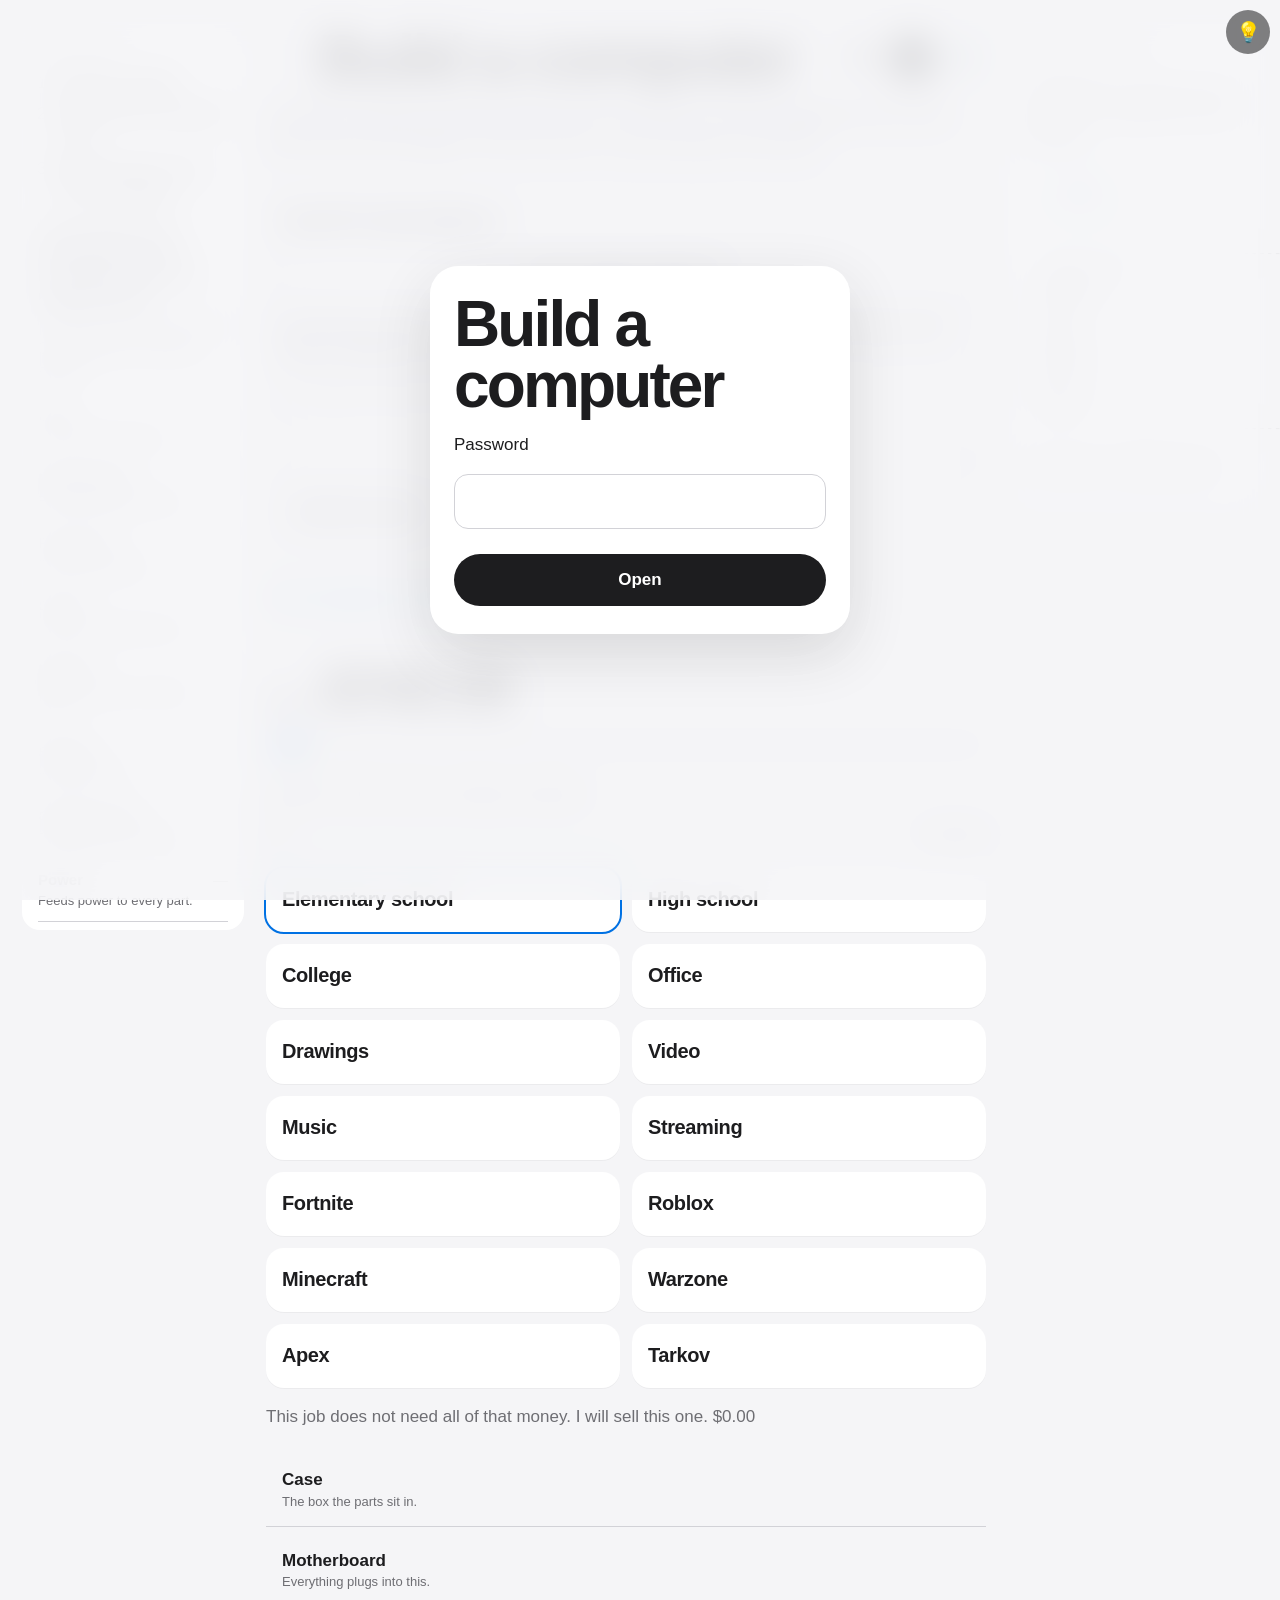
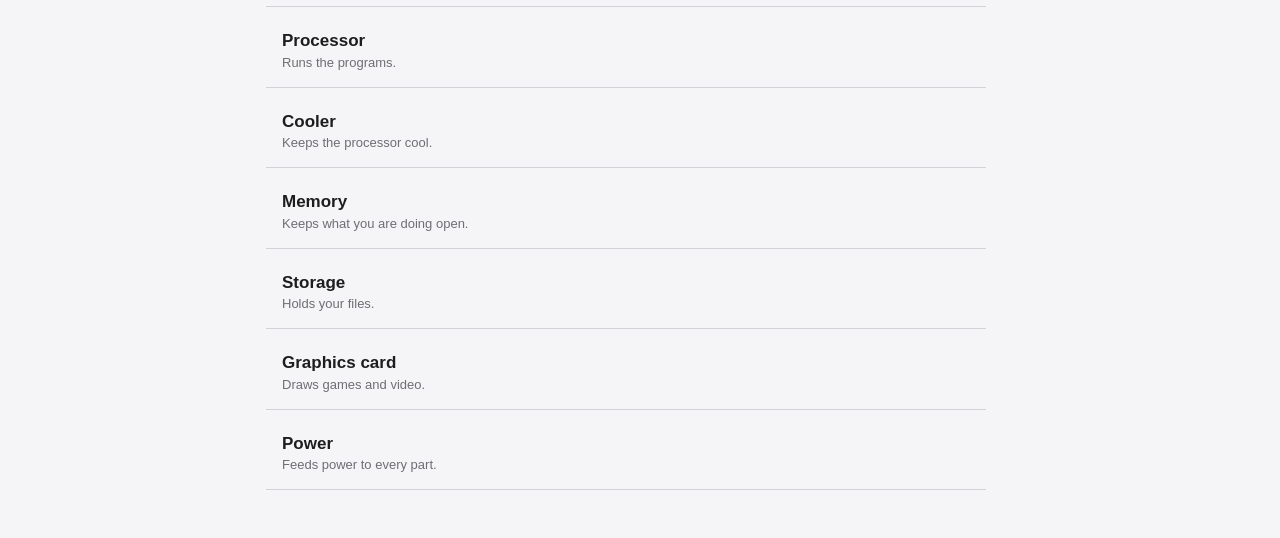
==== commit e7b09eff: "Keep the store and layout buttons tappable above the builder. The splash layer was covering the top " ====
--- a/bench/index.html
+++ b/bench/index.html
@@ -19,11 +19,12 @@
   html, body { margin: 0; min-height: 100%; background: var(--bg) !important; color: var(--ink); font: 17px/1.45 -apple-system, BlinkMacSystemFont, "Segoe UI", sans-serif; }
   button, input { font: inherit; color: inherit; }
   body { min-height: 100dvh; padding: 28px 22px 48px; }
-  header { display: flex; align-items: center; gap: 8px; width: min(980px, 100%); margin: 0 auto; }
-  h1 { font-size: clamp(40px, 6vw, 64px); line-height: .95; letter-spacing: -0.045em; font-weight: 600; margin: 0; flex: 1; }
+  header { display: flex; align-items: center; gap: 8px; width: min(980px, 100%); margin: 0 auto; flex-wrap: wrap; }
+  h1 { font-size: clamp(40px, 6vw, 64px); line-height: .95; letter-spacing: -0.045em; font-weight: 600; margin: 0; flex: 1; min-width: 0; }
   .icon, .back {
     min-width: 44px; min-height: 44px; border-radius: 980px; border: 0;
     background: transparent; color: var(--accent); font-size: 17px; font-weight: 500;
+    flex: 0 0 auto;
   }
   .pitch { width: min(980px, 100%); margin: 10px auto 18px; color: var(--muted); font-size: 21px; font-weight: 400; letter-spacing: -0.02em; }
   a.use {
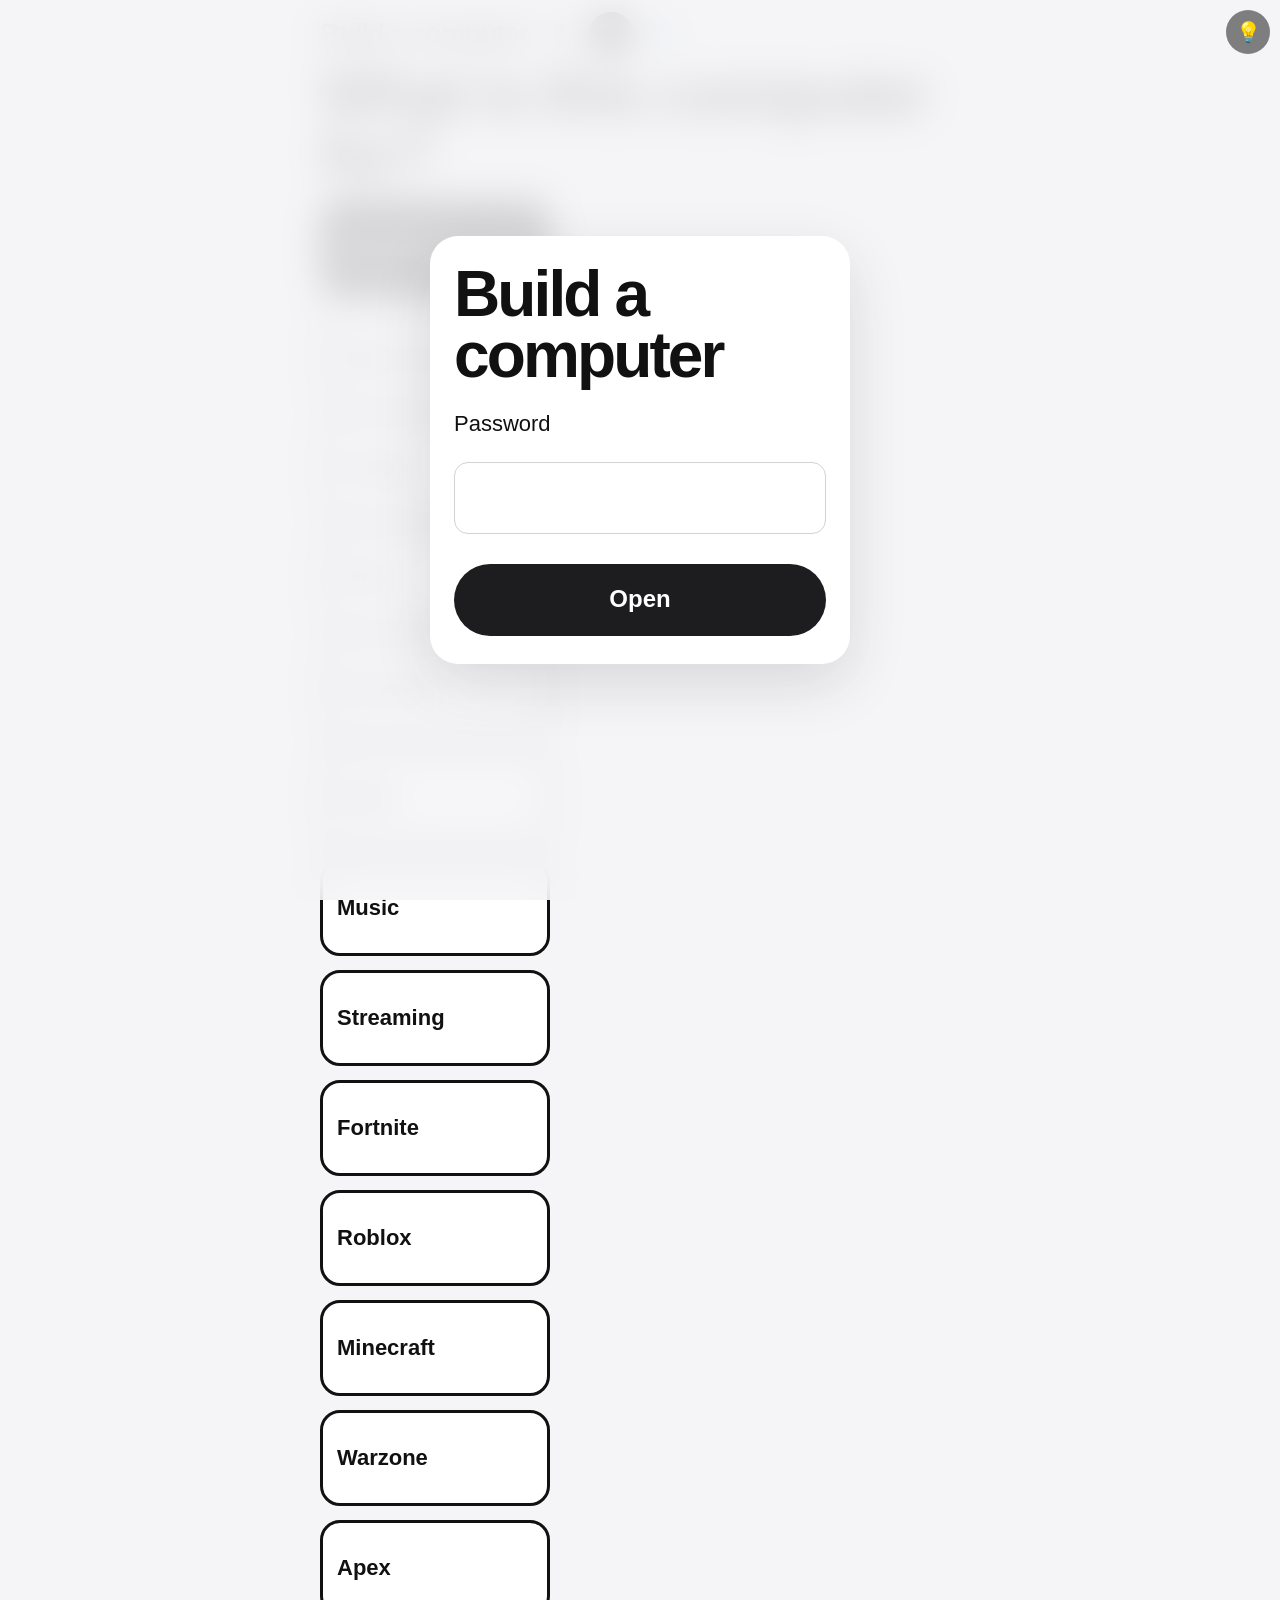
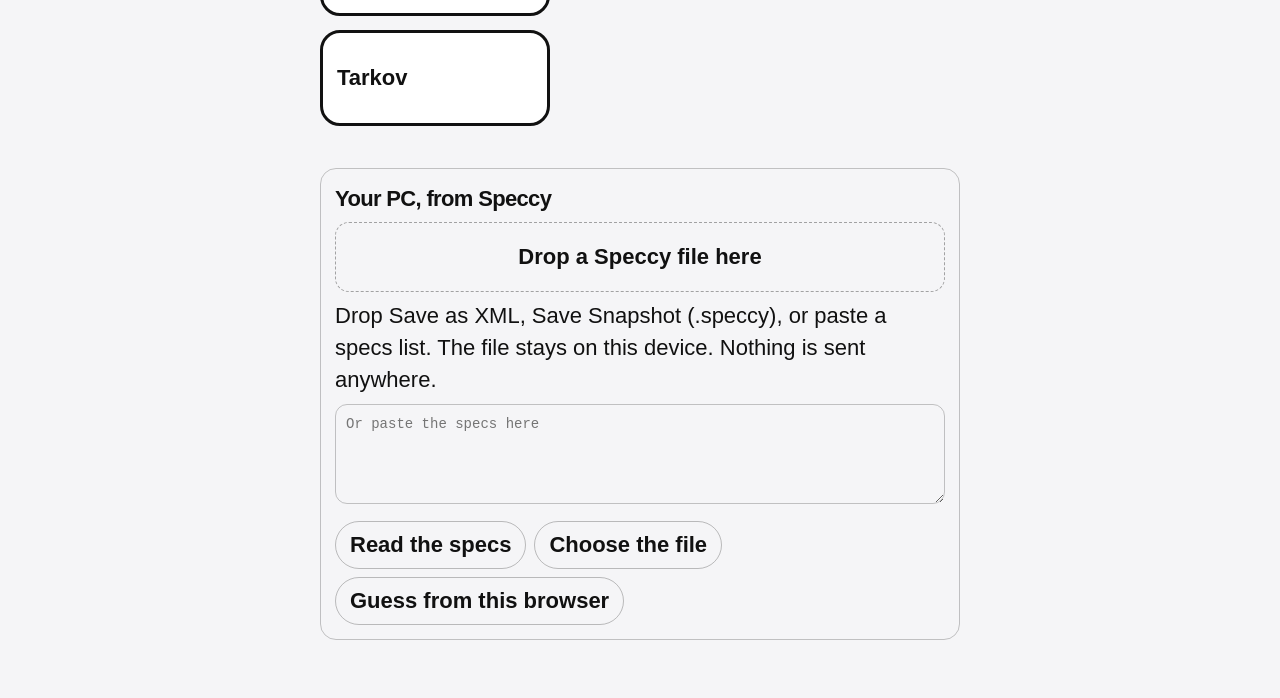
==== commit ded8f2b3: "Turn the builder into a large one-step order screen. Each choice is a full-width button, only parts " ====
--- a/bench/index.html
+++ b/bench/index.html
@@ -169,6 +169,51 @@
   body.detail .pill { display: inline-block; margin: 8px 6px 0 0; padding: 3px 9px; border-radius: 999px; background: #2563eb; color: #fff; font-size: 12px; font-weight: 700; letter-spacing: 0; }
   body.detail .pill.alt { background: #c2410c; }
   @media (max-width: 520px) { body.detail .srow { grid-template-columns: 84px 1fr; padding: 12px; } }
+  /* Order screen. One column, giant type, gaps so the next button is hard to miss. */
+  body { background: #fff; color: #111; font-size: 22px; padding: 12px 14px 40px; }
+  #app, body.desk #app, body.phone #app {
+    width: min(640px, 100%); margin: 0 auto; display: flex !important; flex-direction: column !important;
+    grid-template-columns: none !important;
+  }
+  #app > header h1 { font-size: 28px; line-height: 1; }
+  #railL, #railR, #app > .pitch, #app > .budget, #jobs, #sell, #app > a.use, .dock { display: none !important; }
+  #parts { display: none; }
+  body.detail #parts { display: block !important; order: 5; }
+  #app > header { order: 1; width: 100%; }
+  #ask { order: 2; margin: 8px 0 14px; font-size: clamp(40px, 10vw, 64px); font-weight: 800; letter-spacing: -0.045em; line-height: .95; }
+  #order { order: 3; }
+  #speccy { order: 6; margin-top: 28px; }
+  #langs { order: 7; }
+  .total { margin: 0 0 6px; font-size: clamp(64px, 16vw, 96px); font-weight: 800; letter-spacing: -0.055em; line-height: .9; }
+  .forwho { margin: 0 0 16px; font-size: 28px; font-weight: 700; }
+  .slot, .big, #order .more {
+    display: flex; align-items: center; gap: 14px;
+    width: 100%; min-height: 96px; margin: 0 0 14px; padding: 12px 14px;
+    border: 3px solid #111; border-radius: 20px; background: #fff; color: #111;
+    text-align: left; font: 700 22px/1.15 -apple-system, BlinkMacSystemFont, "Segoe UI", sans-serif;
+    touch-action: manipulation;
+  }
+  .slot.on, .big.on { background: #111; color: #fff; }
+  .slot:focus-visible, .big:focus-visible, #order .more:focus-visible, .back:focus-visible, .icon:focus-visible {
+    outline: 4px solid #111; outline-offset: 3px;
+  }
+  .logo {
+    flex: 0 0 78px; width: 78px; height: 78px; border-radius: 16px;
+    display: grid; place-items: center; text-align: center;
+    font: 800 15px/1 -apple-system, BlinkMacSystemFont, "Segoe UI", sans-serif;
+    letter-spacing: -0.03em; padding: 4px;
+  }
+  .mid { flex: 1; min-width: 0; }
+  .mid .k { display: block; font-size: 14px; letter-spacing: 0.08em; text-transform: uppercase; font-weight: 800; }
+  .mid .nm { display: block; margin-top: 2px; font-size: clamp(24px, 5vw, 32px); line-height: 1.05; letter-spacing: -0.03em; font-weight: 800; }
+  .mid .sub { display: block; margin-top: 4px; font-size: 18px; font-weight: 600; }
+  .slot .price, .big .price { font-size: clamp(26px, 6vw, 34px); font-weight: 800; letter-spacing: -0.04em; white-space: nowrap; }
+  .back { min-height: 56px; font-size: 22px; font-weight: 800; }
+  #gate form { font-size: 22px; }
+  #gate input, #gate .go { min-height: 72px; font-size: 24px; }
+  @media (forced-colors: active) {
+    .slot, .big, .logo { border: 3px solid ButtonText; }
+  }
 </style>
 </head>
 <body>
@@ -201,6 +246,8 @@
   <button class="icon" id="deskBtn" type="button" aria-label="Desktop layout">🖥️</button>
   <button class="icon" id="langBtn" type="button" aria-label="Language">🔤</button>
 </header>
+<p id="ask">What is this computer for?</p>
+<div id="order"></div>
 <p class="pitch" id="pitch"></p>
 <div id="speccy"></div>
 <a class="use" href="use.html">For one game or program <span>→</span></a>
@@ -572,6 +619,8 @@
   return window.matchMedia("(max-width: 820px)").matches ? "phone" : "desk";
 }
 let layout = preferredLayout();
+let stage = "job";
+let showAll = false;
 function setLayout(next){
   layout = next;
   try { sessionStorage.setItem("drew-layout", next); } catch (e) {}
@@ -581,6 +630,203 @@
   const desk = document.getElementById("deskBtn");
   if (phone) phone.classList.toggle("on", layout === "phone");
   if (desk) desk.classList.toggle("on", layout === "desk");
+}
+const MARKS = [
+  ["NVIDIA", "NV", "#76b900", "#111"],
+  ["GIGABYTE", "GIGA", "#111", "#fff"],
+  ["CORSAIR", "CORSAIR", "#111", "#f5d76e"],
+  ["KINGSTON", "KINGSTON", "#c8102e", "#fff"],
+  ["SAMSUNG", "SAMSUNG", "#1428a0", "#fff"],
+  ["WESTERN", "WD", "#003d7a", "#fff"],
+  ["INTEL", "INTEL", "#0071c5", "#fff"],
+  ["ASUS", "ASUS", "#111", "#fff"],
+  ["AMD", "AMD", "#ed1c24", "#fff"],
+  ["MSI", "MSI", "#111", "#fff"],
+  ["CRUCIAL", "CRUCIAL", "#111", "#fff"],
+  ["SEAGATE", "SEAGATE", "#111", "#fff"],
+  ["DEEPCOOL", "DEEPCOOL", "#111", "#fff"],
+  ["ARCTIC", "ARCTIC", "#111", "#fff"],
+  ["ZOTAC", "ZOTAC", "#111", "#f5d76e"],
+  ["LEXAR", "LEXAR", "#111", "#fff"],
+  ["TEAMGROUP", "TEAM", "#c41230", "#fff"],
+  ["PNY", "PNY", "#111", "#fff"],
+  ["EVGA", "EVGA", "#111", "#fff"],
+  ["COOLER MASTER", "CM", "#111", "#fff"],
+  ["THERMALTAKE", "TT", "#111", "#fff"],
+  ["LIAN", "LIAN", "#111", "#fff"],
+  ["NZXT", "NZXT", "#111", "#fff"],
+  ["SK HYNIX", "SK", "#111", "#fff"],
+  ["PATRIOT", "PATRIOT", "#111", "#fff"]
+];
+function brandMark(part) {
+  var src = ((part && part.brand) || "") + " " + ((part && part.name) || "");
+  src = src.toUpperCase();
+  var hit = ["PART", "#111", "#fff"];
+  for (var i = 0; i < MARKS.length; i++) {
+    if (src.indexOf(MARKS[i][0]) !== -1) { hit = [MARKS[i][1], MARKS[i][2], MARKS[i][3]]; break; }
+  }
+  var el = document.createElement("span");
+  el.className = "logo";
+  el.style.background = hit[1];
+  el.style.color = hit[2];
+  el.textContent = hit[0];
+  el.setAttribute("aria-hidden", "true");
+  return el;
+}
+function shortName(part) {
+  var n = String(part.name || "").replace(/\s*\(open box\)/ig, "").replace(/\s+/g, " ").trim();
+  var brand = String(part.brand || "").trim();
+  if (brand && n.toLowerCase().indexOf(brand.toLowerCase()) === 0) n = n.slice(brand.length).replace(/^[\s,\-–]+/, "");
+  if (n.length > 48) n = n.slice(0, 46) + "…";
+  return n || part.name;
+}
+function factLine(part) {
+  return tagsOf(part).slice(0, 2).join(" · ");
+}
+function paintOrder(parts, total) {
+  var ask = document.getElementById("ask");
+  var box = document.getElementById("order");
+  var back = document.getElementById("back");
+  if (!ask || !box) return;
+  if (back) { back.textContent = stage === "job" ? "" : "Back"; back.hidden = stage === "job"; }
+  box.replaceChildren();
+  if (stage === "job") {
+    ask.textContent = "What is this computer for?";
+    JOBS.forEach(function (id) {
+      var b = document.createElement("button");
+      b.type = "button";
+      b.className = "big" + (id === job ? " on" : "");
+      b.textContent = jobName(id);
+      b.onclick = function () { job = id; lock = false; swap = ""; seen = {}; stage = "money"; render(); };
+      box.appendChild(b);
+    });
+    return;
+  }
+  if (stage === "money") {
+    ask.textContent = "How much can you spend?";
+    [500, 800, 1200, 1800, 2500, 4000].forEach(function (n) {
+      var b = document.createElement("button");
+      b.type = "button";
+      b.className = "big" + (budget === n ? " on" : "");
+      b.textContent = money.format(n);
+      b.onclick = function () {
+        budget = n;
+        var slider = document.getElementById("budget");
+        if (slider) slider.value = String(n);
+        lock = false;
+        swap = "";
+        stage = "order";
+        if (PARTS.length) applySuggestion();
+        render();
+      };
+      box.appendChild(b);
+    });
+    return;
+  }
+  if (stage === "pick" || swap) {
+    ask.textContent = "Pick the " + catLabel(swap || "cpu").toLowerCase();
+    var now = currentParts();
+    var pool = PARTS.filter(function (p) { return p.cat === swap && !junk(p) && !fitWhy(p, now); }).sort(function (a, b) { return a.price - b.price; });
+    var shown = showAll ? pool.slice(0, 24) : pool.slice(0, 6);
+    if (!shown.length) {
+      var empty = document.createElement("p");
+      empty.className = "forwho";
+      empty.textContent = "Nothing else fits this computer.";
+      box.appendChild(empty);
+      return;
+    }
+    shown.forEach(function (part, i) {
+      var b = document.createElement("button");
+      b.type = "button";
+      b.className = "slot";
+      var mid = document.createElement("span");
+      mid.className = "mid";
+      var k = document.createElement("span");
+      k.className = "k";
+      k.textContent = i === 0 ? "Fits. Lowest price." : "Fits.";
+      var nm = document.createElement("span");
+      nm.className = "nm";
+      nm.textContent = shortName(part);
+      mid.append(k, nm);
+      var fact = factLine(part);
+      if (fact) {
+        var sub = document.createElement("span");
+        sub.className = "sub";
+        sub.textContent = fact;
+        mid.appendChild(sub);
+      }
+      var price = document.createElement("span");
+      price.className = "price";
+      price.textContent = money.format(part.price);
+      b.append(brandMark(part), mid, price);
+      b.onclick = function () {
+        if (fitWhy(part, currentParts())) return;
+        build[part.cat] = part.id;
+        lock = true;
+        swap = "";
+        showAll = false;
+        stage = "order";
+        render();
+      };
+      box.appendChild(b);
+    });
+    if (!showAll && pool.length > 6) {
+      var more = document.createElement("button");
+      more.type = "button";
+      more.className = "more";
+      more.textContent = "Show " + (pool.length - 6) + " more that fit";
+      more.onclick = function () { showAll = true; render(); };
+      box.appendChild(more);
+    }
+    return;
+  }
+  ask.textContent = "Your computer";
+  var totalEl = document.createElement("p");
+  totalEl.className = "total";
+  totalEl.setAttribute("aria-live", "polite");
+  totalEl.textContent = money.format(total || 0);
+  var who = document.createElement("p");
+  who.className = "forwho";
+  who.textContent = "For " + jobName(job) + ".";
+  box.append(totalEl, who);
+  CATS.forEach(function (id) {
+    var part = parts[id];
+    var b = document.createElement("button");
+    b.type = "button";
+    b.className = "slot";
+    b.setAttribute("aria-label", catLabel(id) + (part ? ", " + part.name + ", " + money.format(part.price) : ", not chosen"));
+    var mid = document.createElement("span");
+    mid.className = "mid";
+    var k = document.createElement("span");
+    k.className = "k";
+    k.textContent = catLabel(id);
+    var nm = document.createElement("span");
+    nm.className = "nm";
+    nm.textContent = part ? shortName(part) : "Tap to add";
+    mid.append(k, nm);
+    if (part) {
+      var fact = factLine(part);
+      if (fact) {
+        var sub = document.createElement("span");
+        sub.className = "sub";
+        sub.textContent = fact;
+        mid.appendChild(sub);
+      }
+    }
+    var price = document.createElement("span");
+    price.className = "price";
+    price.textContent = part ? money.format(part.price) : "";
+    if (part) b.append(brandMark(part), mid, price);
+    else b.appendChild(mid);
+    b.onclick = function () { swap = id; showAll = false; stage = "pick"; render(); };
+    box.appendChild(b);
+  });
+  var again = document.createElement("button");
+  again.type = "button";
+  again.className = "big";
+  again.textContent = "Start with a different job";
+  again.onclick = function () { stage = "job"; lock = false; swap = ""; render(); };
+  box.appendChild(again);
 }
 function render() {
   setLayout(layout);
@@ -605,7 +851,7 @@
     button.onclick = () => { job = id; swap = ""; lock = false; seen = {}; applySuggestion(); render(); };
     jobs.appendChild(button);
   });
-  if (PARTS.length && !lock) applySuggestion();
+  if (PARTS.length && !lock && stage !== "job" && stage !== "money") applySuggestion();
   const parts = currentParts();
   if (PARTS.length) writeCart(parts);
   try { parent.postMessage({ type: "drew-progress", n: CATS.filter(function (id) { return parts[id]; }).length, total: CATS.length }, "*"); } catch (e) {}
@@ -620,6 +866,7 @@
   paintArt();
   paintMachine(parts);
   document.body.classList.toggle("detail", detailOn && !swap);
+  paintOrder(parts, total);
   const list = document.getElementById("parts");
   list.replaceChildren();
   if (swap) {
@@ -739,7 +986,12 @@
   document.getElementById("budgetLabel").textContent = money.format(budget);
   scheduleRender();
 };
-document.getElementById("back").onclick = () => { if (swap) { swap = ""; render(); } };
+document.getElementById("back").onclick = () => {
+  showAll = false;
+  if (stage === "pick" || swap) { stage = "order"; swap = ""; render(); return; }
+  if (stage === "order") { stage = "money"; render(); return; }
+  if (stage === "money") { stage = "job"; render(); return; }
+};
 document.getElementById("phoneBtn").onclick = () => { layout = "phone"; render(); };
 document.getElementById("deskBtn").onclick = () => { layout = "desk"; render(); };
 document.getElementById("langBtn").onclick = () => {
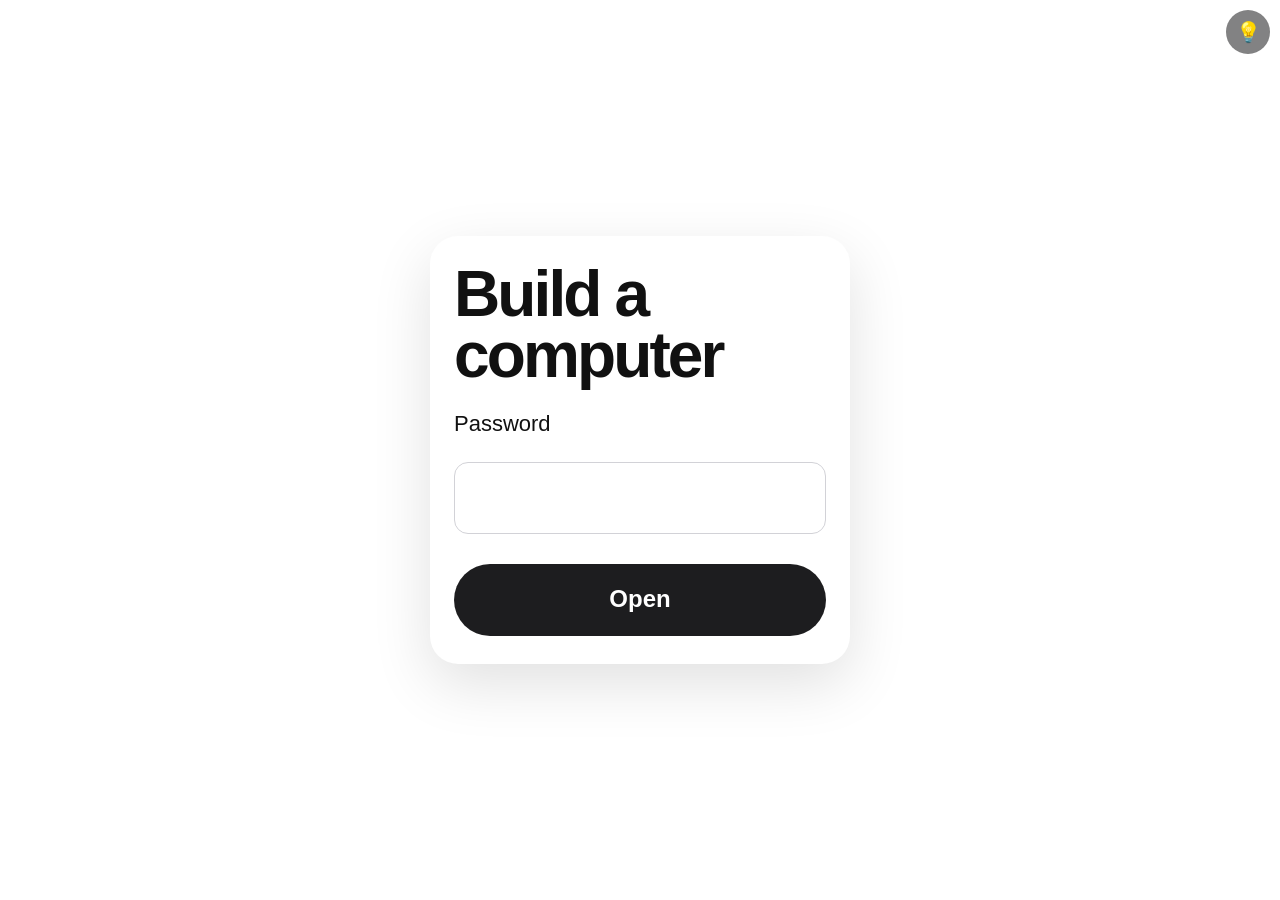
==== commit 8fbd4ce5: "Make the phone builder show size, wattage, and board fit. The parts stay behind Password1. Each row " ====
--- a/bench/index.html
+++ b/bench/index.html
@@ -3,6 +3,11 @@
 <head>
 <meta charset="UTF-8" />
 <meta name="viewport" content="width=device-width, initial-scale=1, viewport-fit=cover" />
+<meta name="theme-color" content="#ffffff" />
+<meta name="mobile-web-app-capable" content="yes" />
+<meta name="apple-mobile-web-app-capable" content="yes" />
+<meta name="apple-mobile-web-app-status-bar-style" content="default" />
+<meta name="format-detection" content="telephone=no" />
 <title>Build a computer</title>
 <style>
   :root {
@@ -170,12 +175,15 @@
   body.detail .pill.alt { background: #c2410c; }
   @media (max-width: 520px) { body.detail .srow { grid-template-columns: 84px 1fr; padding: 12px; } }
   /* Order screen. One column, giant type, gaps so the next button is hard to miss. */
-  body { background: #fff; color: #111; font-size: 22px; padding: 12px 14px 40px; }
+  body { background: #fff; color: #111; font-size: 22px; padding: max(8px, env(safe-area-inset-top)) max(12px, env(safe-area-inset-right)) max(28px, env(safe-area-inset-bottom)) max(12px, env(safe-area-inset-left)); -webkit-text-size-adjust: 100%; }
   #app, body.desk #app, body.phone #app {
     width: min(640px, 100%); margin: 0 auto; display: flex !important; flex-direction: column !important;
     grid-template-columns: none !important;
   }
-  #app > header h1 { font-size: 28px; line-height: 1; }
+  body:not(.unlocked) #app { display: none !important; }
+  #gate { background: #fff; }
+  #app > header { position: sticky; top: 0; z-index: 4; background: #fff; padding: 6px 0 8px; }
+  #app > header h1 { font-size: 22px; line-height: 1; }
   #railL, #railR, #app > .pitch, #app > .budget, #jobs, #sell, #app > a.use, .dock { display: none !important; }
   #parts { display: none; }
   body.detail #parts { display: block !important; order: 5; }
@@ -206,7 +214,15 @@
   .mid { flex: 1; min-width: 0; }
   .mid .k { display: block; font-size: 14px; letter-spacing: 0.08em; text-transform: uppercase; font-weight: 800; }
   .mid .nm { display: block; margin-top: 2px; font-size: clamp(24px, 5vw, 32px); line-height: 1.05; letter-spacing: -0.03em; font-weight: 800; }
-  .mid .sub { display: block; margin-top: 4px; font-size: 18px; font-weight: 600; }
+  .mid .sub { display: block; margin-top: 4px; font-size: 16px; font-weight: 650; line-height: 1.25; color: #333; }
+  @media (max-width: 430px) {
+    .ask { font-size: 34px; }
+    .total { font-size: 60px; }
+    .logo { flex-basis: 56px; width: 56px; height: 56px; font-size: 12px; }
+    .mid .nm { font-size: 22px; }
+    .slot .price, .big .price { font-size: 22px; }
+    .slot, .big, #order .more { min-height: 84px; }
+  }
   .slot .price, .big .price { font-size: clamp(26px, 6vw, 34px); font-weight: 800; letter-spacing: -0.04em; white-space: nowrap; }
   .back { min-height: 56px; font-size: 22px; font-weight: 800; }
   #gate form { font-size: 22px; }
@@ -680,8 +696,52 @@
   if (n.length > 48) n = n.slice(0, 46) + "…";
   return n || part.name;
 }
-function factLine(part) {
-  return tagsOf(part).slice(0, 2).join(" · ");
+function factLine(part, parts) {
+  parts = parts || {};
+  var bits = [];
+  var seen = {};
+  function add(text) { if (!text || seen[text]) return; seen[text] = 1; bits.push(text); }
+  var name = ((part && part.name) || "") + " " + ((part && part.form) || "");
+  var upper = name.toUpperCase();
+  var form = formOf(part);
+  if (/SFF|SMALL FORM/.test(upper)) add("SFF");
+  if (form === "itx" || /MINI-?ITX|\bITX\b/.test(upper)) { add("Mini-ITX"); add("ITX"); add("SFF"); }
+  if (form === "matx" || /MINI-?ATX|MICRO-?ATX|M-ATX|\bMATX\b/.test(upper)) add("Mini-ATX");
+  var watts = 0;
+  if (part && part.cat === "psu") watts = wattOf(part);
+  else if (part && part.watt && (part.cat === "cpu" || part.cat === "gpu")) watts = part.watt;
+  else if (part && part.cat === "cpu") watts = 65;
+  else if (part && part.cat === "gpu") watts = [75, 75, 130, 170, 220, 320, 450][gpuTier(part)] || 75;
+  else if (part && part.cat === "motherboard") watts = 60;
+  else if (part && part.cat === "memory") watts = Math.max(5, Math.round((gbOf(part) || 8) / 8) * 3);
+  else if (part && part.cat === "storage") watts = /HDD|HARD DRIVE/.test(upper) ? 10 : 8;
+  else if (part && part.cat === "cooler") watts = /360|280|240/.test(upper) ? 12 : 6;
+  else if (part && part.cat === "case") watts = 10;
+  var board = parts.motherboard;
+  var cpu = parts.cpu;
+  if (part && part.cat === "psu") {
+    add((watts || 0) + "W supply");
+    add(needWatts(parts) + "W minimum for this computer");
+  } else if (watts) add(watts + "W minimum");
+  if (part && part.cat === "cpu") {
+    if (part.socket) add(part.socket);
+    if (board && part.socket) add(part.socket === board.socket ? "Fits this motherboard" : "Needs a " + part.socket + " motherboard");
+    else if (part.socket) add("Needs a " + part.socket + " motherboard");
+  } else if (part && part.cat === "motherboard") {
+    if (part.socket) add(part.socket);
+    if (ramKindOf(part)) add(ramKindOf(part));
+    if (cpu && part.socket) add(cpu.socket === part.socket ? "Fits this processor" : "Needs a " + part.socket + " processor");
+  } else if (part && part.cat === "memory") {
+    var kind = ramKindOf(part);
+    var want = ramKindOf(board) || ramKindOf(cpu);
+    if (kind) add(kind);
+    if (want) add(kind === want ? "Fits this motherboard" : "Does not fit this motherboard");
+  } else if (part && part.cat === "case" && board) {
+    add(fitsCase(part, board) ? "Fits this motherboard" : "Too small for this motherboard");
+  } else if (part && part.cat === "gpu") add("Plugs into the motherboard");
+  else if (part && part.cat === "storage") add(/NVME|M\.2/.test(upper) ? "Plugs into the motherboard" : "Fits in the case");
+  else if (part && part.cat === "cooler") add("Sits on the processor");
+  return bits.join(" · ");
 }
 function paintOrder(parts, total) {
   var ask = document.getElementById("ask");
@@ -748,7 +808,7 @@
       nm.className = "nm";
       nm.textContent = shortName(part);
       mid.append(k, nm);
-      var fact = factLine(part);
+      var fact = factLine(part, now);
       if (fact) {
         var sub = document.createElement("span");
         sub.className = "sub";
@@ -787,7 +847,7 @@
   totalEl.textContent = money.format(total || 0);
   var who = document.createElement("p");
   who.className = "forwho";
-  who.textContent = "For " + jobName(job) + ".";
+  who.textContent = "For " + jobName(job) + ". Needs " + needWatts(parts) + "W power.";
   box.append(totalEl, who);
   CATS.forEach(function (id) {
     var part = parts[id];
@@ -805,7 +865,7 @@
     nm.textContent = part ? shortName(part) : "Tap to add";
     mid.append(k, nm);
     if (part) {
-      var fact = factLine(part);
+      var fact = factLine(part, parts);
       if (fact) {
         var sub = document.createElement("span");
         sub.className = "sub";
@@ -1154,6 +1214,7 @@
   try { localStorage.setItem("drew-cart", JSON.stringify(out)); } catch (e) {}
 }
 function boot() {
+  document.body.classList.add("unlocked");
   document.getElementById("gate").hidden = true;
   fetch("parts.json").then((res) => res.json()).then((data) => {
     PARTS = data; byId = {}; PARTS.forEach((p) => { byId[p.id] = p; });
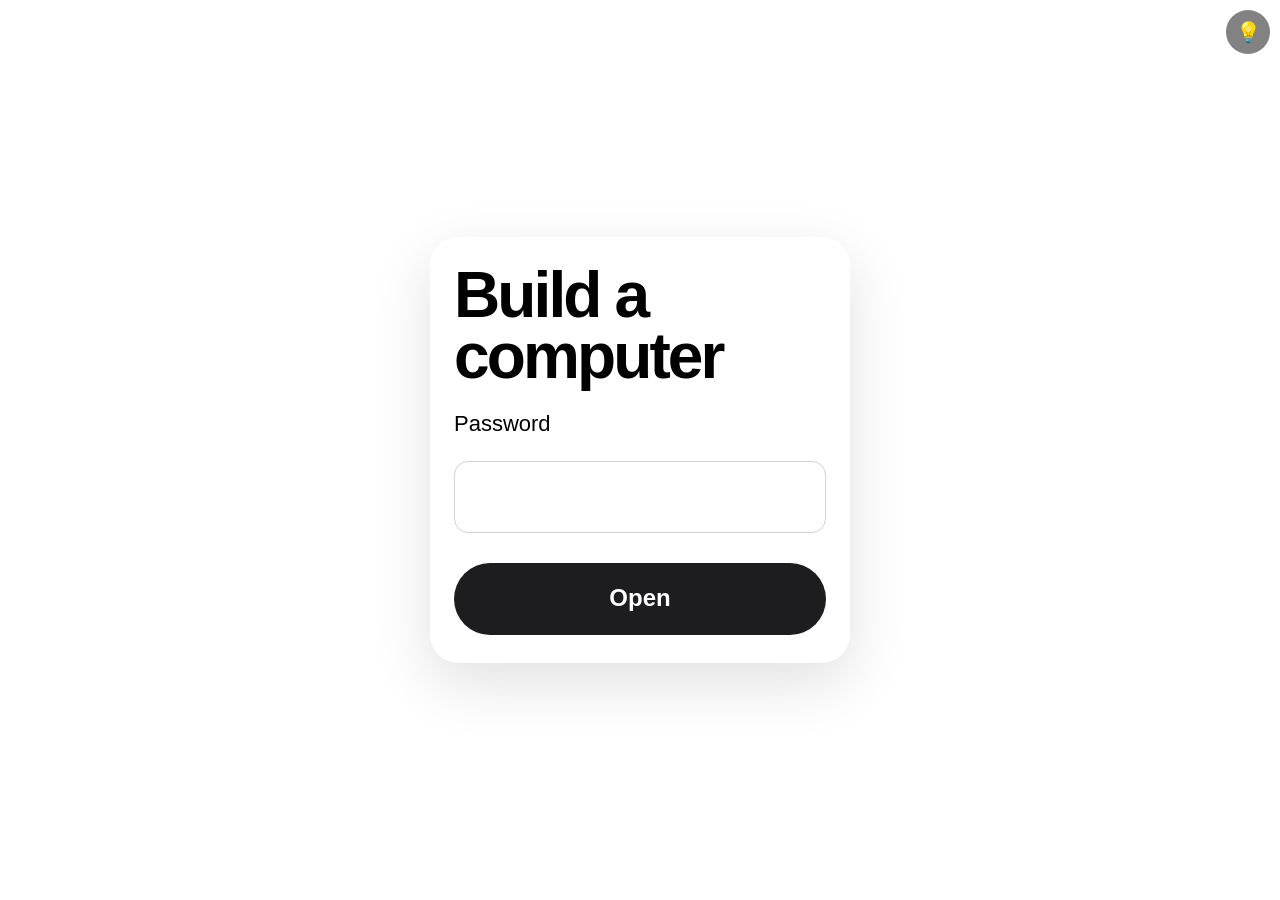
==== commit d9f45f1b: "Restyle the builder as one iOS flow. The bar is a navigation bar, choices sit in grouped lists, and " ====
--- a/bench/index.html
+++ b/bench/index.html
@@ -182,28 +182,39 @@
   }
   body:not(.unlocked) #app { display: none !important; }
   #gate { background: #fff; }
-  #app > header { position: sticky; top: 0; z-index: 4; background: #fff; padding: 6px 0 8px; }
-  #app > header h1 { font-size: 22px; line-height: 1; }
+  #app > header {
+    position: sticky; top: 0; z-index: 4; background: #fff; padding: 6px 0 8px;
+    display: flex; flex-wrap: wrap; align-items: center; gap: 8px; width: 100%;
+  }
+  #app > header h1 { flex: 1 1 100%; font-size: 34px; line-height: 1.05; white-space: normal; }
   #railL, #railR, #app > .pitch, #app > .budget, #jobs, #sell, #app > a.use, .dock { display: none !important; }
   #parts { display: none; }
   body.detail #parts { display: block !important; order: 5; }
   #app > header { order: 1; width: 100%; }
-  #ask { order: 2; margin: 8px 0 14px; font-size: clamp(40px, 10vw, 64px); font-weight: 800; letter-spacing: -0.045em; line-height: .95; }
+  #ask { order: 2; margin: 18px 0 8px; font-size: clamp(40px, 10vw, 64px); font-weight: 600; letter-spacing: -0.04em; line-height: .95; color: #1d1d1f; }
+  .stepno { margin: 0 0 18px; color: #6e6e73; font-size: 19px; font-weight: 500; line-height: 1.3; }
   #order { order: 3; }
   #speccy { order: 6; margin-top: 28px; }
   #langs { order: 7; }
-  .total { margin: 0 0 6px; font-size: clamp(64px, 16vw, 96px); font-weight: 800; letter-spacing: -0.055em; line-height: .9; }
-  .forwho { margin: 0 0 16px; font-size: 28px; font-weight: 700; }
+  .total { margin: 0 0 6px; font-size: clamp(56px, 14vw, 84px); font-weight: 600; letter-spacing: -0.045em; line-height: .9; }
+  .forwho { margin: 0 0 18px; font-size: 22px; font-weight: 500; color: #6e6e73; }
   .slot, .big, #order .more {
     display: flex; align-items: center; gap: 14px;
-    width: 100%; min-height: 96px; margin: 0 0 14px; padding: 12px 14px;
-    border: 3px solid #111; border-radius: 20px; background: #fff; color: #111;
-    text-align: left; font: 700 22px/1.15 -apple-system, BlinkMacSystemFont, "Segoe UI", sans-serif;
+    width: 100%; min-height: 88px; margin: 0 0 12px; padding: 14px 16px;
+    border: 0; border-radius: 18px; background: #f5f5f7; color: #1d1d1f;
+    text-align: left; font: 600 20px/1.15 -apple-system, BlinkMacSystemFont, "Segoe UI", sans-serif;
     touch-action: manipulation;
   }
-  .slot.on, .big.on { background: #111; color: #fff; }
-  .slot:focus-visible, .big:focus-visible, #order .more:focus-visible, .back:focus-visible, .icon:focus-visible {
-    outline: 4px solid #111; outline-offset: 3px;
+  .slot.on, .big.on { background: #fff; color: #1d1d1f; box-shadow: inset 0 0 0 2px #0071e3; }
+  .continue {
+    position: sticky; bottom: max(10px, env(safe-area-inset-bottom)); z-index: 3;
+    display: flex; align-items: center; justify-content: center;
+    width: 100%; min-height: 56px; margin: 8px 0 20px;
+    border: 0; border-radius: 980px; background: #0071e3; color: #fff;
+    font: 600 21px/1 -apple-system, BlinkMacSystemFont, "Segoe UI", sans-serif;
+  }
+  .slot:focus-visible, .big:focus-visible, #order .more:focus-visible, .back:focus-visible, .icon:focus-visible, .continue:focus-visible {
+    outline: 4px solid #0071e3; outline-offset: 3px;
   }
   .logo {
     flex: 0 0 78px; width: 78px; height: 78px; border-radius: 16px;
@@ -212,8 +223,8 @@
     letter-spacing: -0.03em; padding: 4px;
   }
   .mid { flex: 1; min-width: 0; }
-  .mid .k { display: block; font-size: 14px; letter-spacing: 0.08em; text-transform: uppercase; font-weight: 800; }
-  .mid .nm { display: block; margin-top: 2px; font-size: clamp(24px, 5vw, 32px); line-height: 1.05; letter-spacing: -0.03em; font-weight: 800; }
+  .mid .k { display: block; font-size: 15px; letter-spacing: 0; text-transform: none; font-weight: 600; color: #6e6e73; }
+  .mid .nm { display: block; margin-top: 2px; font-size: clamp(22px, 5vw, 28px); line-height: 1.05; letter-spacing: -0.03em; font-weight: 600; }
   .mid .sub { display: block; margin-top: 4px; font-size: 16px; font-weight: 650; line-height: 1.25; color: #333; }
   @media (max-width: 430px) {
     .ask { font-size: 34px; }
@@ -223,7 +234,66 @@
     .slot .price, .big .price { font-size: 22px; }
     .slot, .big, #order .more { min-height: 84px; }
   }
-  .slot .price, .big .price { font-size: clamp(26px, 6vw, 34px); font-weight: 800; letter-spacing: -0.04em; white-space: nowrap; }
+  .slot { flex-wrap: wrap; align-items: flex-start; }
+  .slot .price, .big .price, .price { white-space: normal; }
+  .mid .nm, .mid .sub, .forwho, .stepno, .ask { overflow-wrap: anywhere; }
+  .pick { display: block; margin: 0 0 8px; color: #6e6e73; font-size: 17px; font-weight: 600; }
+  .menu {
+    display: block; width: 100%; max-width: 100%; box-sizing: border-box;
+    min-height: 64px; margin: 0 0 16px; padding: 0 44px 0 16px;
+    -webkit-appearance: none; appearance: none;
+    border: 0; border-radius: 16px; background: #fff; color: #1d1d1f;
+    font: 600 20px/1.2 -apple-system, BlinkMacSystemFont, "Segoe UI", sans-serif;
+    background-image: url("data:image/svg+xml;utf8,<svg xmlns='http://www.w3.org/2000/svg' width='14' height='8' viewBox='0 0 14 8'><path d='M1 1l6 6 6-6' fill='none' stroke='%236e6e73' stroke-width='1.8' stroke-linecap='round'/></svg>");
+    background-repeat: no-repeat; background-position: right 16px center; background-size: 14px 8px;
+  }
+  html, body { background: #f2f2f7 !important; color: #000 !important; }
+  body { padding: 0 0 max(24px, env(safe-area-inset-bottom)) 0 !important; font: 17px/1.35 -apple-system, BlinkMacSystemFont, "Segoe UI", sans-serif !important; }
+  #ask { margin: 8px 20px 4px; font-size: 34px; font-weight: 700; letter-spacing: 0.013em; line-height: 1.15; color: #000; }
+  .stepno, .forwho { margin: 0 20px 14px; color: #8e8e93; font-size: 15px; font-weight: 400; line-height: 1.35; }
+  .total { margin: 4px 20px 2px; font-size: 34px; font-weight: 700; letter-spacing: 0.01em; }
+  .group { margin: 0 16px 22px; background: #fff; border-radius: 10px; overflow: hidden; }
+  .group .big, .group .slot, .group .more {
+    width: 100%; min-height: 44px; margin: 0; padding: 11px 16px;
+    border: 0; border-radius: 0; background: #fff; color: #000;
+    border-bottom: 0.5px solid rgba(60,60,67,.18);
+    box-shadow: none; font: 17px/1.25 -apple-system, BlinkMacSystemFont, "Segoe UI", sans-serif; font-weight: 400;
+    align-items: center;
+  }
+  .group .big:last-child, .group .slot:last-child, .group .more:last-child { border-bottom: 0; }
+  .big.on, .slot.on { background: #fff !important; color: #000 !important; box-shadow: none !important; }
+  .jump::after { content: "›"; margin-left: 6px; color: #c7c7cc; font-size: 22px; font-weight: 300; }
+  .big.on::after, .slot.on::after { content: "✓"; margin-left: 8px; color: #007AFF; font-weight: 600; font-size: 17px; }
+  .logo { flex: 0 0 28px; width: 28px; height: 28px; border-radius: 6px; font-size: 8px; letter-spacing: 0; }
+  .mid .k { font-size: 13px; font-weight: 400; color: #8e8e93; letter-spacing: 0; }
+  .mid .nm { margin-top: 1px; font-size: 17px; font-weight: 400; letter-spacing: 0; line-height: 1.2; }
+  .mid .sub { margin-top: 2px; font-size: 13px; font-weight: 400; color: #8e8e93; }
+  .slot .price, .big .price { font-size: 17px; font-weight: 400; color: #8e8e93; }
+  .find {
+    display: block; width: calc(100% - 32px); margin: 0 16px 10px; min-height: 36px; padding: 8px 12px;
+    border: 0; border-radius: 10px; background: rgba(118,118,128,.12); color: #000;
+    font: 17px/1.2 -apple-system, BlinkMacSystemFont, "Segoe UI", sans-serif;
+  }
+  .continue, .linkbtn {
+    display: flex; align-items: center; justify-content: center;
+    width: calc(100% - 32px); min-height: 50px; margin: 6px 16px 24px;
+    border: 0; border-radius: 12px; background: #007AFF; color: #fff;
+    font: 600 17px/1 -apple-system, BlinkMacSystemFont, "Segoe UI", sans-serif;
+  }
+  .linkbtn { background: #fff; color: #007AFF; font-weight: 400; min-height: 44px; }
+  #back {
+    min-height: 44px; margin: 0 8px; padding: 0 8px; background: transparent; color: #007AFF;
+    font: 17px/1 -apple-system, BlinkMacSystemFont, "Segoe UI", sans-serif; font-weight: 400;
+  }
+  #speccy { margin: 0 16px 24px; }
+  #app > header h1, #phoneBtn, #deskBtn, #langBtn { display: none !important; }
+  #app > header { position: static; background: transparent; padding: 0; min-height: 0; }
+  #app > header:has(#back[hidden]) { display: none !important; }
+  body:not(.showspec) #speccy { display: none !important; }
+  .speccy-box { background: #fff; border: 0 !important; border-radius: 20px !important; padding: 16px !important; }
+  .speccy-drop { background: #f5f5f7; border: 0 !important; border-radius: 14px !important; }
+  .speccy-box textarea { background: #f5f5f7 !important; border: 0 !important; font-size: 16px !important; }
+  .speccy-row button { background: #f5f5f7 !important; border: 0 !important; min-height: 48px; }
   .back { min-height: 56px; font-size: 22px; font-weight: 800; }
   #gate form { font-size: 22px; }
   #gate input, #gate .go { min-height: 72px; font-size: 24px; }
@@ -637,6 +707,18 @@
 let layout = preferredLayout();
 let stage = "job";
 let showAll = false;
+var SERIES = ["cpu", "motherboard", "memory", "gpu", "storage", "case", "cooler", "psu"];
+var STEP_WORD = { cpu:"Processor", motherboard:"Motherboard", memory:"Memory", gpu:"Graphics", storage:"Storage", case:"Case", cooler:"Fan", psu:"Power" };
+var STEP_LINE = {
+  cpu: "This runs the computer.",
+  motherboard: "The processor, memory, and graphics plug into this.",
+  memory: "This keeps what you are doing open.",
+  gpu: "This draws games and video.",
+  storage: "This holds your files.",
+  case: "This is the box the parts sit in.",
+  cooler: "This fan sits on the processor.",
+  psu: "This feeds power to every part."
+};
 function setLayout(next){
   layout = next;
   try { sessionStorage.setItem("drew-layout", next); } catch (e) {}
@@ -743,27 +825,152 @@
   else if (part && part.cat === "cooler") add("Sits on the processor");
   return bits.join(" · ");
 }
+function partChoices(cat, now) {
+  var chosen = now[cat];
+  var pool = PARTS.filter(function (p) { return p.cat === cat && !junk(p) && !fitWhy(p, now); });
+  pool.sort(function (a, b) { return a.price - b.price; });
+  if (chosen && !pool.some(function (p) { return p.id === chosen.id; })) pool.unshift(chosen);
+  return pool;
+}
+function menuName(part) {
+  return String(part.name || "").replace(/\s*\(open box\)/ig, "").replace(/\s+/g, " ").trim();
+}
+function addMenu(box, labelText, options, value, onchange) {
+  var label = document.createElement("label");
+  label.className = "pick";
+  label.textContent = labelText;
+  var select = document.createElement("select");
+  select.className = "menu";
+  options.forEach(function (item) {
+    var opt = document.createElement("option");
+    opt.value = item.value;
+    opt.textContent = item.text;
+    if (item.value === value) opt.selected = true;
+    select.appendChild(opt);
+  });
+  select.onchange = onchange;
+  label.appendChild(select);
+  box.appendChild(label);
+  return select;
+}
+function iosGroup(box) {
+  var g = document.createElement("div");
+  g.className = "group";
+  box.appendChild(g);
+  return g;
+}
+function paintStep(parts, ask, box) {
+  var i = SERIES.indexOf(stage);
+  ask.textContent = STEP_WORD[stage] || "Part";
+  var note = document.createElement("p");
+  note.className = "stepno";
+  note.textContent = STEP_LINE[stage];
+  box.appendChild(note);
+  var now = currentParts();
+  var chosen = now[stage];
+  var pool = partChoices(stage, now);
+  var find = document.createElement("input");
+  find.className = "find";
+  find.type = "search";
+  find.placeholder = "Search";
+  find.setAttribute("aria-label", "Search " + (STEP_WORD[stage] || "parts"));
+  find.enterKeyHint = "search";
+  box.appendChild(find);
+  var g = iosGroup(box);
+  function row(part) {
+    var on = part ? !!(chosen && chosen.id === part.id) : !chosen;
+    var b = document.createElement("button");
+    b.type = "button";
+    b.className = "slot" + (on ? " on" : "");
+    if (part) b.dataset.name = menuName(part).toLowerCase();
+    var mid = document.createElement("span");
+    mid.className = "mid";
+    var nm = document.createElement("span");
+    nm.className = "nm";
+    nm.textContent = part ? menuName(part) : "No graphics card";
+    mid.appendChild(nm);
+    if (part) {
+      var fact = factLine(part, now);
+      if (fact) {
+        var sub = document.createElement("span");
+        sub.className = "sub";
+        sub.textContent = fact;
+        mid.appendChild(sub);
+      }
+    }
+    var price = document.createElement("span");
+    price.className = "price";
+    price.textContent = part ? money.format(part.price) : "";
+    if (part) b.append(brandMark(part), mid, price);
+    else b.appendChild(mid);
+    b.onclick = function () {
+      if (!part) { delete build.gpu; lock = true; render(); return; }
+      if (fitWhy(part, currentParts())) return;
+      build[part.cat] = part.id;
+      lock = true;
+      render();
+    };
+    return b;
+  }
+  function fill(q) {
+    g.replaceChildren();
+    if (stage === "gpu" && !q) g.appendChild(row(null));
+    var list = pool;
+    if (q) list = pool.filter(function (p) { return menuName(p).toLowerCase().indexOf(q) !== -1; });
+    else if (!showAll) list = pool.slice(0, 12);
+    list.forEach(function (part) { g.appendChild(row(part)); });
+    if (!q && !showAll && pool.length > 12) {
+      var more = document.createElement("button");
+      more.type = "button";
+      more.className = "more";
+      more.textContent = "All " + pool.length;
+      more.onclick = function () { showAll = true; fill(""); };
+      g.appendChild(more);
+    }
+    if (q && !list.length) {
+      var empty = document.createElement("p");
+      empty.className = "forwho";
+      empty.textContent = "Nothing matches.";
+      g.appendChild(empty);
+    }
+  }
+  fill("");
+  find.oninput = function () { showAll = false; fill(find.value.trim().toLowerCase()); };
+  var next = document.createElement("button");
+  next.type = "button";
+  next.className = "continue";
+  next.textContent = i === SERIES.length - 1 ? "See Your Computer" : "Continue";
+  next.onclick = function () {
+    showAll = false;
+    stage = i === SERIES.length - 1 ? "order" : SERIES[i + 1];
+    render();
+  };
+  box.appendChild(next);
+}
 function paintOrder(parts, total) {
   var ask = document.getElementById("ask");
   var box = document.getElementById("order");
   var back = document.getElementById("back");
   if (!ask || !box) return;
-  if (back) { back.textContent = stage === "job" ? "" : "Back"; back.hidden = stage === "job"; }
+  if (back) { back.textContent = stage === "job" ? "" : "‹ Back"; back.hidden = stage === "job"; }
+  document.body.classList.toggle("showspec", stage === "order");
   box.replaceChildren();
   if (stage === "job") {
     ask.textContent = "What is this computer for?";
+    var g = iosGroup(box);
     JOBS.forEach(function (id) {
       var b = document.createElement("button");
       b.type = "button";
       b.className = "big" + (id === job ? " on" : "");
       b.textContent = jobName(id);
       b.onclick = function () { job = id; lock = false; swap = ""; seen = {}; stage = "money"; render(); };
-      box.appendChild(b);
+      g.appendChild(b);
     });
     return;
   }
   if (stage === "money") {
     ask.textContent = "How much can you spend?";
+    var g = iosGroup(box);
     [500, 800, 1200, 1800, 2500, 4000].forEach(function (n) {
       var b = document.createElement("button");
       b.type = "button";
@@ -775,14 +982,15 @@
         if (slider) slider.value = String(n);
         lock = false;
         swap = "";
-        stage = "order";
+        stage = "cpu";
         if (PARTS.length) applySuggestion();
         render();
       };
-      box.appendChild(b);
+      g.appendChild(b);
     });
     return;
   }
+  if (SERIES.indexOf(stage) >= 0) { paintStep(parts, ask, box); return; }
   if (stage === "pick" || swap) {
     ask.textContent = "Pick the " + catLabel(swap || "cpu").toLowerCase();
     var now = currentParts();
@@ -849,17 +1057,18 @@
   who.className = "forwho";
   who.textContent = "For " + jobName(job) + ". Needs " + needWatts(parts) + "W power.";
   box.append(totalEl, who);
+  var g = iosGroup(box);
   CATS.forEach(function (id) {
     var part = parts[id];
     var b = document.createElement("button");
     b.type = "button";
-    b.className = "slot";
+    b.className = "slot jump";
     b.setAttribute("aria-label", catLabel(id) + (part ? ", " + part.name + ", " + money.format(part.price) : ", not chosen"));
     var mid = document.createElement("span");
     mid.className = "mid";
     var k = document.createElement("span");
     k.className = "k";
-    k.textContent = catLabel(id);
+    k.textContent = id === "cooler" ? "Fan" : catLabel(id);
     var nm = document.createElement("span");
     nm.className = "nm";
     nm.textContent = part ? shortName(part) : "Tap to add";
@@ -878,13 +1087,13 @@
     price.textContent = part ? money.format(part.price) : "";
     if (part) b.append(brandMark(part), mid, price);
     else b.appendChild(mid);
-    b.onclick = function () { swap = id; showAll = false; stage = "pick"; render(); };
-    box.appendChild(b);
+    b.onclick = function () { swap = ""; showAll = false; stage = id; render(); };
+    g.appendChild(b);
   });
   var again = document.createElement("button");
   again.type = "button";
-  again.className = "big";
-  again.textContent = "Start with a different job";
+  again.className = "linkbtn";
+  again.textContent = "Start Over";
   again.onclick = function () { stage = "job"; lock = false; swap = ""; render(); };
   box.appendChild(again);
 }
@@ -1048,8 +1257,11 @@
 };
 document.getElementById("back").onclick = () => {
   showAll = false;
+  var step = SERIES.indexOf(stage);
   if (stage === "pick" || swap) { stage = "order"; swap = ""; render(); return; }
-  if (stage === "order") { stage = "money"; render(); return; }
+  if (step === 0) { stage = "money"; render(); return; }
+  if (step > 0) { stage = SERIES[step - 1]; render(); return; }
+  if (stage === "order") { stage = "psu"; render(); return; }
   if (stage === "money") { stage = "job"; render(); return; }
 };
 document.getElementById("phoneBtn").onclick = () => { layout = "phone"; render(); };
